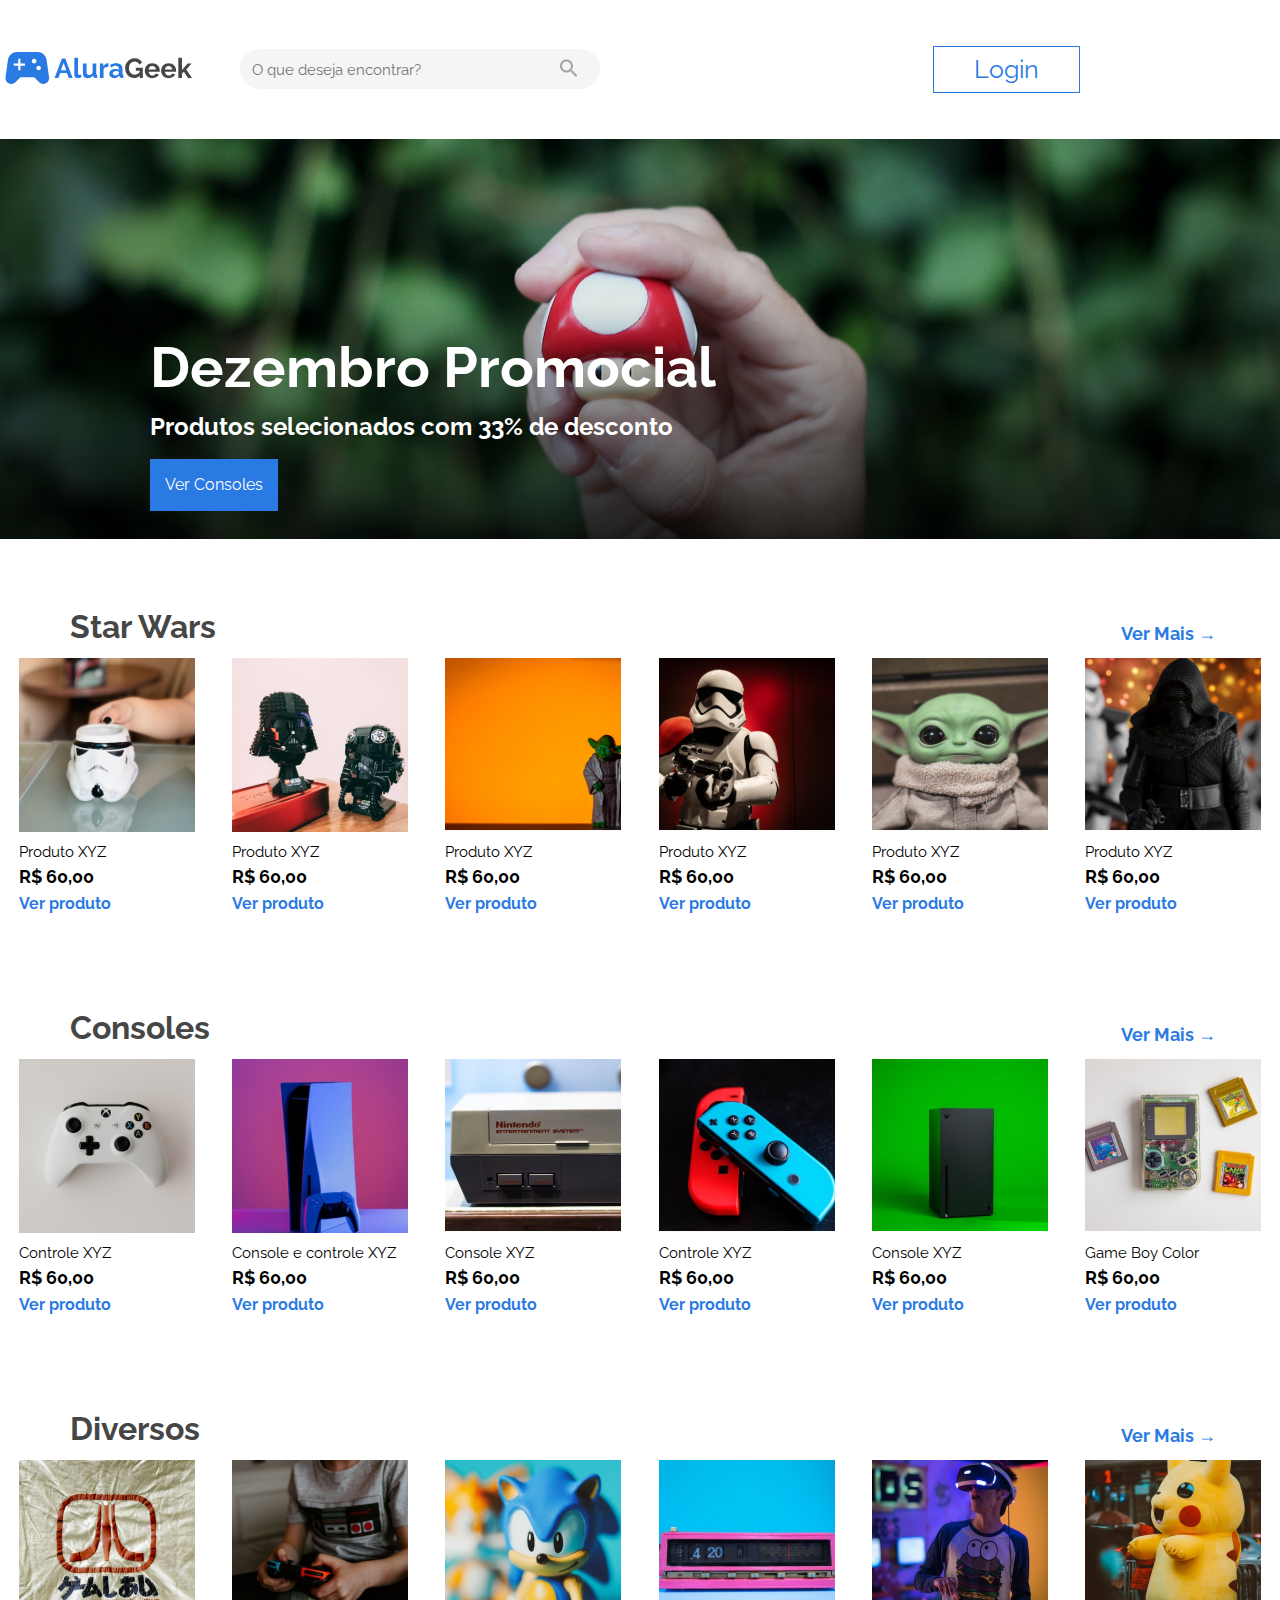
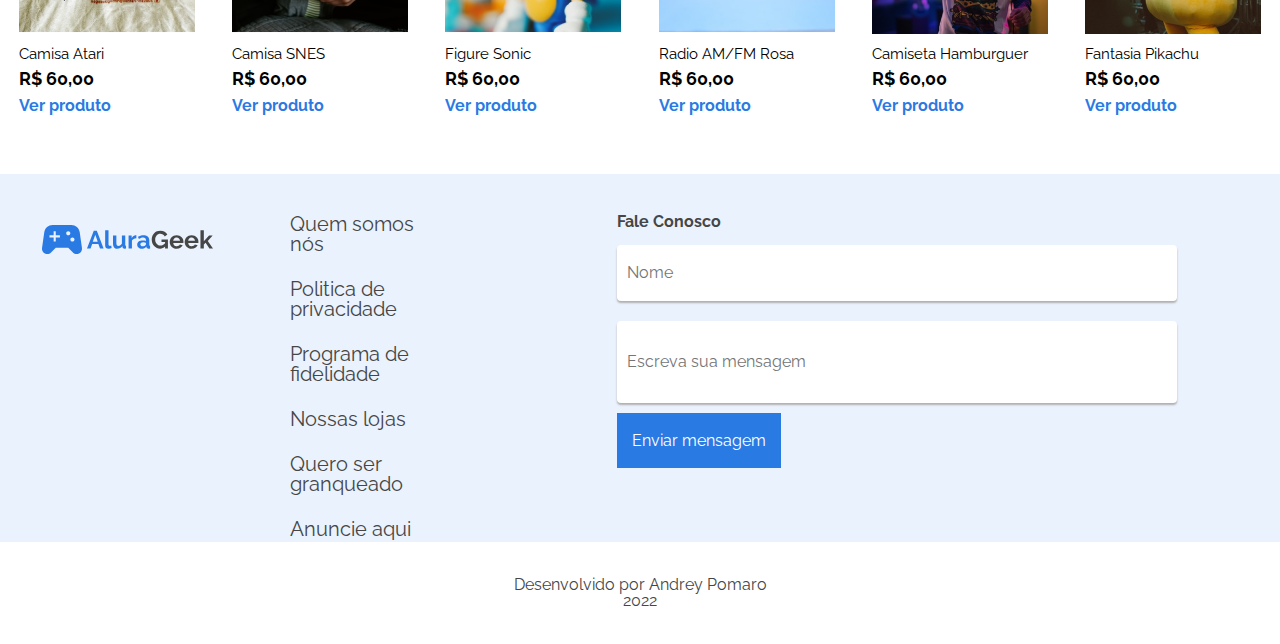
==== index.html @ b58630bd "atualizcao" ====
<!DOCTYPE html>
<html lang="pt-br">

<head>
  <meta charset="UTF-8">
  <meta http-equiv="X-UA-Compatible" content="IE=edge">
  <meta name="viewport" content="width=device-width, initial-scale=1.0">
  <title>AluraGeek</title>
  <link rel="stylesheet" href="./css/reset.css">
  <link rel="stylesheet" href="./css/index/header.css">
  <link rel="stylesheet" href="./css/index/main.css">
  <link rel="stylesheet" href="./css/index/produtos.css">
  <link rel="stylesheet" href="./css/index/footer.css">
  <link rel="stylesheet" href="./css/index/responsivo.css">
  <link
    href="https://fonts.googleapis.com/css2?family=Montserrat:wght@300;400;700&family=Open+Sans:wght@300;400;700&family=Raleway&display=swap"
    rel="stylesheet">
</head>

<body>

  <header class="header">
    <nav class="header-logo--pesquisa">
      <a href="./index.html"><img class="header-logo" src="./img/logo.svg" alt="Logo Alura Geek"></a>
      <div class="campo-pesquisa">
        <input type="search" name="pesquisa" id="input-pesquisa" placeholder="O que deseja encontrar?">
        <a href="#"><img src="./img/pesquisa.svg" alt="Pesquisar" id="icone-pesquisa"></a>
      </div>
    </nav>
    <nav class="botao">
      <a class="botao-login" href="./login.html">Login</a>
    </nav>
  </header>

  <main class="main">
    <section class="bloco-titulo">
      <h1 class="main-titulo">Dezembro Promocial</h1>
      <h2 class="main-subtitulo">Produtos selecionados com 33% de desconto</h2>
      <a class="main-botao" href="#">Ver Consoles</a>
    </section>

    <section>
      <div class="categoria">
        <h2 class="categoria-titulo">Star Wars</h2>
        <a href="#" class="categoria-verMais-link">
          <h2 class="categoria-verMais">Ver Mais &#8594</h2>
        </a>
      </div>

      <div class="produtos-categoria">
        <ul class="container-produtos">
          <li class="produto-item"><img src="./img/starwars_1.svg" alt="Star Wars">
            <h3 class="produto-titulo">Produto XYZ</h3>
            <h3 class="produto-preco">R$ 60,00</h3>
            <a class="produto-link" href="./produto.html">
              <h3 class="produto-link">Ver produto</h3>
            </a>
          </li>
        </ul>

        <ul class="container-produtos">
          <li class="produto-item"><img src="./img/starwars_2.svg" alt="Star Wars">
            <h3 class="produto-titulo">Produto XYZ</h3>
            <h3 class="produto-preco">R$ 60,00</h3>
            <a class="produto-link" href="#">
              <h3 class="produto-link">Ver produto</h3>
            </a>
          </li>
        </ul>

        <ul class="container-produtos">
          <li class="produto-item"><img src="./img/starwars_3.svg" alt="Star Wars">
            <h3 class="produto-titulo">Produto XYZ</h3>
            <h3 class="produto-preco">R$ 60,00</h3>
            <a class="produto-link" href="#">
              <h3 class="produto-link">Ver produto</h3>
            </a>
          </li>
        </ul>

        <ul class="container-produtos">
          <li class="produto-item"><img src="./img/starwars_4.svg" alt="Star Wars">
            <h3 class="produto-titulo">Produto XYZ</h3>
            <h3 class="produto-preco">R$ 60,00</h3>
            <a class="produto-link" href="#">
              <h3 class="produto-link">Ver produto</h3>
            </a>
          </li>
        </ul>

        <ul class="container-produtos">
          <li class="produto-item"><img src="./img/starwars_5.svg" alt="Star Wars">
            <h3 class="produto-titulo">Produto XYZ</h3>
            <h3 class="produto-preco">R$ 60,00</h3>
            <a class="produto-link" href="#">
              <h3 class="produto-link">Ver produto</h3>
            </a>
          </li>
        </ul>

        <ul class="container-produtos">
          <li class="produto-item"><img src="./img/starwars_6.svg" alt="Star Wars">
            <h3 class="produto-titulo">Produto XYZ</h3>
            <h3 class="produto-preco">R$ 60,00</h3>
            <a class="produto-link" href="#">
              <h3 class="produto-link">Ver produto</h3>
            </a>
          </li>
        </ul>
      </div>

      <div class="categoria">
        <h2 class="categoria-titulo">Consoles</h2>
        <a href="#" class="categoria-verMais-link">
          <h2 class="categoria-verMais">Ver Mais &#8594</h2>
        </a>
      </div>

      <div class="produtos-categoria">
        <ul class="container-produtos">
          <li class="produto-item"><img src="./img/console_1.svg" alt="Controle XYZ">
            <h3 class="produto-titulo">Controle XYZ</h3>
            <h3 class="produto-preco">R$ 60,00</h3>
            <a class="produto-link" href="#">
              <h3 class="produto-link">Ver produto</h3>
            </a>
          </li>
        </ul>

        <ul class="container-produtos">
          <li class="produto-item"><img src="./img/console_2.svg" alt="Console e controle XYZ">
            <h3 class="produto-titulo">Console e controle XYZ</h3>
            <h3 class="produto-preco">R$ 60,00</h3>
            <a class="produto-link" href="#">
              <h3 class="produto-link">Ver produto</h3>
            </a>
          </li>
        </ul>

        <ul class="container-produtos">
          <li class="produto-item"><img src="./img/console_3.svg" alt="Console XYZ">
            <h3 class="produto-titulo">Console XYZ</h3>
            <h3 class="produto-preco">R$ 60,00</h3>
            <a class="produto-link" href="#">
              <h3 class="produto-link">Ver produto</h3>
            </a>
          </li>
        </ul>

        <ul class="container-produtos">
          <li class="produto-item"><img src="./img/console_4.svg" alt="Controle XYZ">
            <h3 class="produto-titulo">Controle XYZ</h3>
            <h3 class="produto-preco">R$ 60,00</h3>
            <a class="produto-link" href="#">
              <h3 class="produto-link">Ver produto</h3>
            </a>
          </li>
        </ul>

        <ul class="container-produtos">
          <li class="produto-item"><img src="./img/console_5.svg" alt="Console XYZ">
            <h3 class="produto-titulo">Console XYZ</h3>
            <h3 class="produto-preco">R$ 60,00</h3>
            <a class="produto-link" href="#">
              <h3 class="produto-link">Ver produto</h3>
            </a>
          </li>
        </ul>

        <ul class="container-produtos">
          <li class="produto-item"><img src="./img/console_6.svg" alt="Game Boy Color">
            <h3 class="produto-titulo">Game Boy Color</h3>
            <h3 class="produto-preco">R$ 60,00</h3>
            <a class="produto-link" href="#">
              <h3 class="produto-link">Ver produto</h3>
            </a>
          </li>
        </ul>
      </div>

      <div class="categoria">
        <h2 class="categoria-titulo">Diversos</h2>
        <a href="#" class="categoria-verMais-link">
          <h2 class="categoria-verMais">Ver Mais &#8594</h2>
        </a>
      </div>

      <div class="produtos-categoria">
        <ul class="container-produtos">
          <li class="produto-item"><img src="./img/diversos_1.svg" alt="Camisa Atari">
            <h3 class="produto-titulo">Camisa Atari</h3>
            <h3 class="produto-preco">R$ 60,00</h3>
            <a class="produto-link" href="#">
              <h3 class="produto-link">Ver produto</h3>
            </a>
          </li>
        </ul>

        <ul class="container-produtos">
          <li class="produto-item"><img src="./img/diversos_2.svg" alt="Camisa SNES">
            <h3 class="produto-titulo">Camisa SNES</h3>
            <h3 class="produto-preco">R$ 60,00</h3>
            <a class="produto-link" href="#">
              <h3 class="produto-link">Ver produto</h3>
            </a>
          </li>
        </ul>

        <ul class="container-produtos">
          <li class="produto-item"><img src="./img/diversos_3.svg" alt="Figure Sonic">
            <h3 class="produto-titulo">Figure Sonic</h3>
            <h3 class="produto-preco">R$ 60,00</h3>
            <a class="produto-link" href="#">
              <h3 class="produto-link">Ver produto</h3>
            </a>
          </li>
        </ul>

        <ul class="container-produtos">
          <li class="produto-item"><img src="./img/diversos_4.svg" alt="Radio AM/FM Rosa">
            <h3 class="produto-titulo">Radio AM/FM Rosa</h3>
            <h3 class="produto-preco">R$ 60,00</h3>
            <a class="produto-link" href="#">
              <h3 class="produto-link">Ver produto</h3>
            </a>
          </li>
        </ul>

        <ul class="container-produtos">
          <li class="produto-item"><img src="./img/diversos_5.svg" alt="Camiseta Hamburguer">
            <h3 class="produto-titulo">Camiseta Hamburguer</h3>
            <h3 class="produto-preco">R$ 60,00</h3>
            <a class="produto-link" href="#">
              <h3 class="produto-link">Ver produto</h3>
            </a>
          </li>
        </ul>

        <ul class="container-produtos">
          <li class="produto-item"><img src="./img/diversos_6.svg" alt="Fantasia Pikachu">
            <h3 class="produto-titulo">Fantasia Pikachu</h3>
            <h3 class="produto-preco">R$ 60,00</h3>
            <a class="produto-link" href="#">
              <h3 class="produto-link">Ver produto</h3>
            </a>
          </li>
        </ul>
      </div>
    </section>



    <footer>
      <section class="footer">
        <div class="footer-logo">
          <a href="./index.html"><img class="footer-logo-img" src="./img/logo.svg" alt="Logo"></a>
        </div>

        <div class="footer-lista">
          <ul class="lista-links">
            <a href="#">
              <li class="lista-links-li">Quem somos nós</li>
            </a>
            <a href="#">
              <li class="lista-links-li">Politica de privacidade</li>
            </a>
            <a href="#">
              <li class="lista-links-li">Programa de fidelidade</li>
            </a>
            <a href="#">
              <li class="lista-links-li">Nossas lojas</li>
            </a>
            <a href="#">
              <li class="lista-links-li">Quero ser granqueado</li>
            </a>
            <a href="#">
              <li class="lista-links-li">Anuncie aqui</li>
            </a>
          </ul>
        </div>

        <div">
          <form class="form-contato">
            <p class="form-titulo">Fale Conosco</p>
            <div class="form-faleConosco">
              <input type="text" required id="form-nome" placeholder="Nome">
              <input type="text" required id="form-mensagem" placeholder="Escreva sua mensagem">
              <div id="form-botao">
                <a class="main-botao" href="#">Enviar mensagem</a>
              </div>
            </div>
          </form>
          </div>
      </section>

      <section class="rodape">
        <p>Desenvolvido por Andrey Pomaro</p>
        <p>2022</p>
      </section>
    </footer>

  </main>

</body>

</html>
---- css/index/header.css ----
.header {
  display: flex;
  flex-direction: row;
  align-items: center;
  padding: 0px;  
  margin-top: 40px;
}

.header-logo {
  width: 12em;
}

.header-logo--pesquisa{
  display: flex;
  justify-content: center;
  align-items: center;
  width: 50%;
}

.campo-pesquisa {
  background-color:#f5f5f5;
  border:none 1px;
  border-radius:20px;
  width: 360px;
  height: 40px;
  margin-left: 3em;
}

#input-pesquisa{
  float:left;
  background-color:transparent;
  font-family: 'Raleway', sans-serif;
  font-weight: 400;
  font-size: 15px;
  font-style:normal;
  margin-top: 5px;
  margin-left: 10px;
  border:none;
  height:32px;
  width:260px;
}

#icone-pesquisa {
  margin-left: 50px;  
  margin-top: 10px;
}

.botao {
  display: flex;
  justify-content: flex-end;
  width: 50%;
  margin-right: 200px;
}

.botao-login{
  color:#2A7AE4;
  text-decoration: none;
  font-family: 'Raleway', sans-serif;
  font-weight: 400;
  font-size: 25px;
  border: solid 1px #2A7AE4;
  padding: 10px 40px 10px 40px;
  
}

body {
  font-family: 'Raleway', sans-serif;
}
---- css/index/main.css ----
.main {
  background-image: linear-gradient(180deg, rgba(0,0,0,0.1) 41.15%, rgba(0,0,0,0.8) 100%), url(../../img/background.jpg);
  position: static;
  width: 100%;
  height: 400px;
  margin-top: 40px;
  background-position: center;
  background-size:cover;
}

.bloco-titulo {
  width: 50%;
  display: flex;
  flex-direction: column;
  align-items: flex-start;
  margin-left: 150px;
  padding-top: 190px;
}

.main-titulo {
  color: white;  
  font-size: 3.5em;
  margin-top: 10px;
  font-weight: bold;
}

.main-subtitulo {
  color: white;   
  font-size: 1.5em;
  margin-top: 20px;
  font-weight: bold;
}

.main-botao {
  text-decoration: none;
  color: white;
  background: #2A7AE4;
  padding: 18px 15px;
  margin-top: 20px;
}

.main {
  font-family: 'Raleway', sans-serif;
}
---- css/index/produtos.css ----
.categoria {
  margin-top: 100px;
  display: flex;
  align-items: center;
  justify-content: space-between;
  width: 95%;
}

.categoria-titulo {
  color: #464646;
  font-size: 2em;
  margin-left: 70px;
  font-weight: bold;
  margin-bottom: 15px;
}

.categoria-verMais {
  color: #2A7AE4;
  font-size: 18px; 
  font-weight: bold; 
}

.categoria-verMais-link {
  text-decoration: none;
}

.container-produtos {
  display: flex;
  justify-content: space-around;
  list-style: none;
  width: 100%;
}

.produtos-categoria{
  display: flex;
  justify-content: space-around;
  list-style: none;
  width: 100%;
}

.produto-titulo{
font-size: 15px;
font-weight: 500, medium;
margin-top: 10px;
}

.produto-preco{
font-size: 18px;
font-weight: 700;
margin-top: 8px;
}

.produto-link{
text-decoration: none;
color: #2A7AE4;
margin-top: 10px;
font-weight: bold;
}
---- css/index/footer.css ----
.footer {
  background: #EAF2FD;
  display: flex;
  margin-top: 60px;
  height: 368px;
}

.footer-logo {
  width: 30%;
  display: flex;
  justify-content: center;
  margin-top: 60px;
}

.footer-lista{
  width: 20%;
}

.lista-links {
  color: #464646;
  font-size: 20px;
  margin-top: 60px;
}

.lista-links-li {
  margin-bottom: 25px;
}

.form-contato{
  width: 30%;
  flex-direction: column;
  margin-top: 60px;
}

.form-titulo{
  color: #464646;
  font-weight: bold;
}

.form-faleConosco {
  margin-top: 15px;
}

#form-nome {
  width: 560px;
  height: 56px;
  margin-bottom: 20px;
  padding: 10px 10px;
  box-shadow: 0px 2px 2px #b1afaf;
  border-radius: 4px; 
}

#form-mensagem {
  width: 560px;
  height: 82px;
  margin-bottom: 20px;
  padding: 10px 10px;
  box-shadow: 0px 2px 2px #b1afaf;
  border-radius: 4px;
}

#form-botao {
  margin-top: 10px;
}

.rodape {
  width: 100%;
  height: 102px;
  display: flex;
  flex-direction: column;
  justify-content: center;
  align-items: center;
  color: #464646;
}
---- css/index/responsivo.css ----
@media (max-width: 1440px) {
  .footer-logo {
    margin-top: 40px;
  }
  
  .lista-links {
    margin-top: 40px;
    margin-left: 40px;
  }
  
  .form-contato{  
    margin-top: 40px;  
    margin-left: 200px;
  }
}

@media (max-width: 1024px) {
  .header-logo--pesquisa {
    width: auto;
    margin-left: 50px;
  }
  .campo-pesquisa{
    display: flex;
  }

  .botao{
    margin-right: 50px;
  }

  .bloco-titulo{
    margin-left: 50px;
    padding-top: 150px;
    width: 100%;
  }

  .categoria-titulo {
    margin-left: 40px;
  }

  .container-produtos:nth-child(5){
    display: none;
  }

  .container-produtos:nth-child(4){
    display: none;
  }

  #form-nome {
    width: 350px;
  }
  #form-mensagem {
    width: 350px;
  }
}

@media (max-width: 768px) {
  .header-logo--pesquisa {
    width: auto;
    margin-left: 40px;
  }

  .campo-pesquisa {
    width: 280px;
    margin-left: 10px;
    display: flex;
  }

  #icone-pesquisa {
    margin-right: 10px;
  }

  .botao{
    margin-right: 30px;
  }

  .bloco-titulo{
    margin-left: 30px;
    padding-top: 180px;
    width: 100%;
  }  

  .categoria-titulo {
    margin-left: 20px;
  }

  .footer{
    display: flex;
    flex-direction: column;
    justify-content: center;
    height:auto;
    width: 100%;
    padding-bottom: 40px;
  }
  .footer-logo{
    width: 100%;
  }

  .footer-lista {
    width: 100%;
    text-align: center;
  }
  .form-contato{
    margin-top: -10px;
  }
}

@media (max-width: 320px) {
  .header{
    display: flex;
    flex-wrap:wrap;
    flex-direction: column;
    justify-content: center;
    width: 310px;
  }

  .header-logo--pesquisa{
    display: block;
    margin-bottom: 20px;
    text-align: center;
  }
  .header-logo{
    margin-left: -30px;
  }

  .campo-pesquisa {
    margin-left: -40px;
  }

  .bloco-titulo{
    margin-left: 30px;
    padding-top: 80px;
    width: 100%;
  }  

  .main-botao{
    margin-bottom: 50px;
  }

  .categoria-titulo {
    margin-left: 18px;
  }

  .container-produtos:nth-child(5){
    display: none;
  }

  .container-produtos:nth-child(4){
    display: none;
  }
  .produtos-categoria{
    flex-wrap: wrap;
  }  
  .container-produtos {
    display: flex;
    width: 40%;
    flex-wrap: wrap;
  } 
  .produto-item{
    width: 100%;
    margin-bottom: 20px;
  }

  .categoria {
    margin-top: 30px;
  }

  .footer-lista {
    margin-left: -30px;
  }
  
  .form-contato{
    margin: 0 0 0 0;
    text-align: center;
  }
  .form-titulo{
    width: 300px;
  }

  #form-nome{
    width: 260px;
    margin-left: 30px;
  }

  #form-mensagem{
    width: 260px;
    margin-left: 30px;
  }

  #form-botao{
    width: 300px;
  }
}
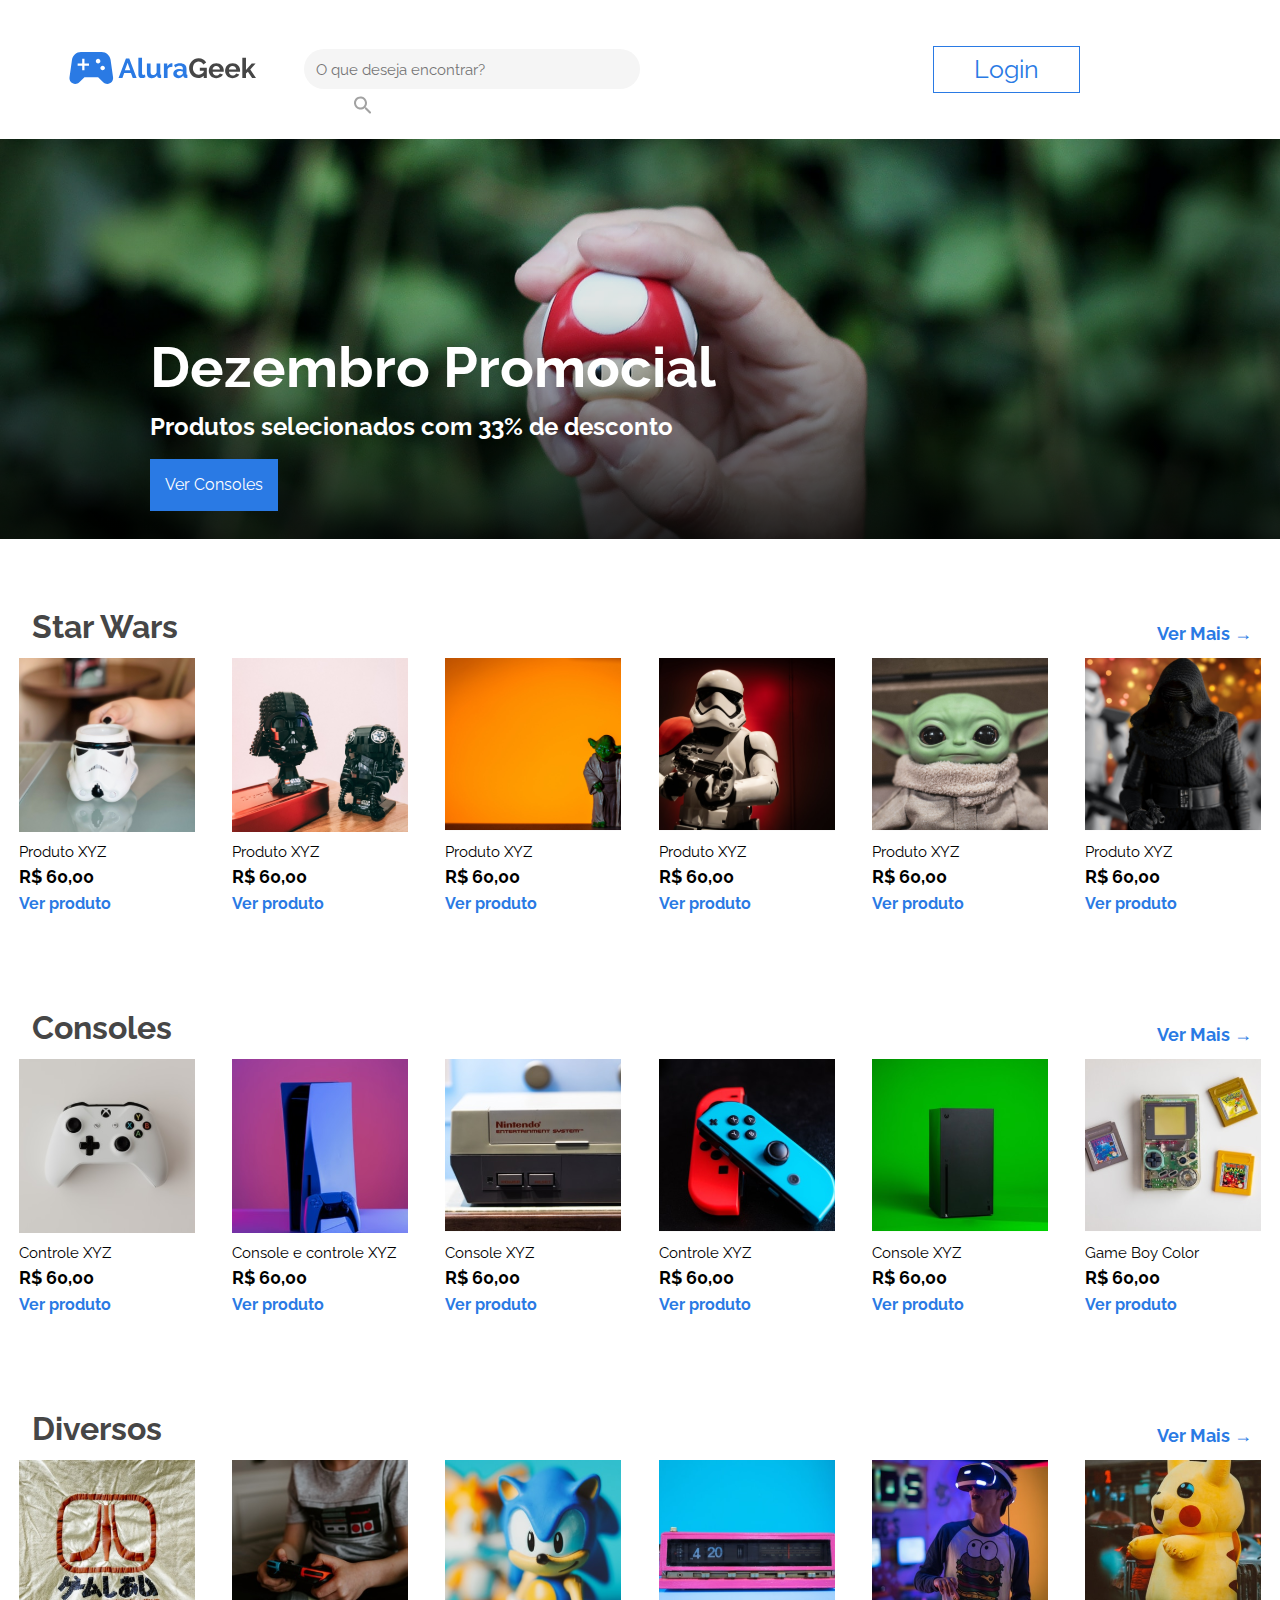
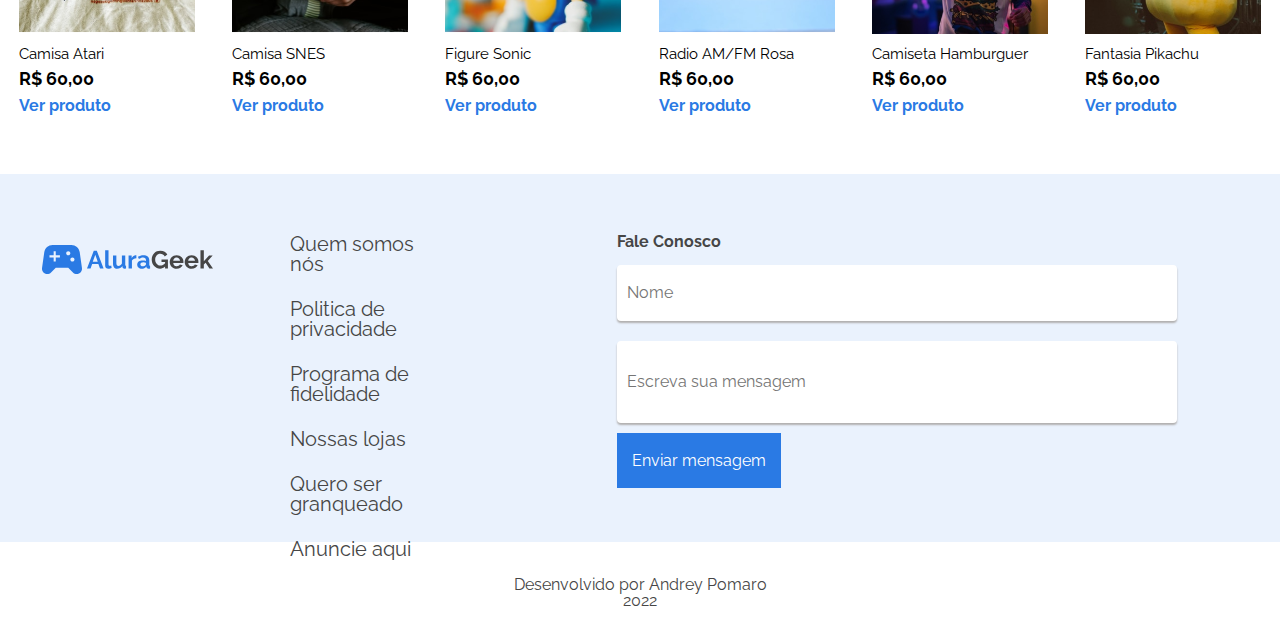
==== commit b1d448fe: "atualizacao" ====
--- a/index.html
+++ b/index.html
@@ -7,6 +7,8 @@
   <meta name="viewport" content="width=device-width, initial-scale=1.0">
   <title>AluraGeek</title>
   <link rel="stylesheet" href="./css/reset.css">
+  <link rel="stylesheet" href="./css/responsivo-header.css">
+  <link rel="stylesheet" href="./css/responsivo-footer.css">
   <link rel="stylesheet" href="./css/index/header.css">
   <link rel="stylesheet" href="./css/index/main.css">
   <link rel="stylesheet" href="./css/index/produtos.css">
--- a/css/responsivo-header.css
+++ b/css/responsivo-header.css
@@ -0,0 +1,62 @@
+@media (max-width: 1024px) {
+  .header-logo--pesquisa {
+    width: auto;
+    margin-left: 50px;
+  }
+
+  .campo-pesquisa{
+    display: flex;
+  }
+
+  .botao{
+    margin-right: 50px;
+  }
+}
+
+@media (max-width: 768px) {
+  .header-logo--pesquisa {
+    width: auto;
+    margin-left: 40px;
+  }
+
+  .campo-pesquisa {
+    width: 280px;
+    margin-left: 10px;
+    display: flex;
+  }
+
+  #icone-pesquisa {
+    margin-right: 10px;
+  }
+
+  .botao{
+    margin-right: 30px;
+  }
+}
+
+@media (max-width: 767px) {
+  .header{
+    display: flex;
+    flex-wrap:wrap;
+    flex-direction: column;
+    align-items: center;
+    justify-content: center;
+    margin-top: 10px;
+  }
+
+  .header-logo--pesquisa{
+    display: block;
+    margin-bottom: 20px;
+    margin-left: 0;
+    text-align: center;
+  }
+
+  .campo-pesquisa{
+    margin-left: 0;
+  }
+
+  .botao{
+    width: auto;
+    margin-right: 0;
+  }
+}--- a/css/responsivo-footer.css
+++ b/css/responsivo-footer.css
@@ -0,0 +1,88 @@
+@media (max-width: 1440px) {
+  .footer-logo {
+    margin-top: 40px;
+  }
+  .lista-links {
+    margin-top: 40px;
+    margin-left: 40px;
+  }
+  
+  .form-contato{  
+    margin-top: 40px;  
+    margin-left: 200px;
+  }
+}
+
+@media (max-width: 1024px) {
+  #form-nome {
+    width: 350px;
+  }
+  #form-mensagem {
+    width: 350px;
+  }
+  
+  .footer-logo{
+    margin-top: 0px;
+  }
+
+  .footer-lista{
+    width: 35%;
+  }
+
+  .lista-links {
+    margin-top: 15px;
+  }
+
+  .form-contato{
+    margin-left: 70px;
+  }
+}
+
+@media (max-width: 768px) {
+  .footer{
+    display: flex;
+    flex-direction: column;
+    justify-content: center;
+    height:auto;
+    width: 100%;
+    padding-bottom: 40px;
+  }
+  .footer-logo{
+    width: 100%;
+  }
+
+  .lista-links{
+    margin-left: 0;
+  }
+
+  .footer-lista {
+    width: 100%;
+    text-align: center;
+  }
+  .form-contato{
+    width: 100%;
+    margin-top: 10px;
+    margin-left: 0;
+  }
+
+  .form-titulo{
+    display: flex;
+    justify-content: center;
+  }
+
+  .form-faleConosco{
+    display: flex;
+    align-items: center;
+    flex-direction: column;
+  }
+}
+
+@media (max-width: 370px) {
+  #form-nome {
+    width: 85%;
+  }
+
+  #form-mensagem{
+    width: 85%;
+  }
+}--- a/css/index/header.css
+++ b/css/index/header.css
@@ -8,6 +8,7 @@
 
 .header-logo {
   width: 12em;
+  margin-left: 5vw;
 }
 
 .header-logo--pesquisa{
--- a/css/index/responsivo.css
+++ b/css/index/responsivo.css
@@ -1,31 +1,17 @@
 @media (max-width: 1440px) {
-  .footer-logo {
-    margin-top: 40px;
+  .categoria-titulo {
+    margin-left: 1em;
   }
   
-  .lista-links {
-    margin-top: 40px;
-    margin-left: 40px;
-  }
-  
-  .form-contato{  
-    margin-top: 40px;  
-    margin-left: 200px;
-  }
+  .categoria-verMais{
+    margin-right: -2em;
+  }  
 }
 
 @media (max-width: 1024px) {
-  .header-logo--pesquisa {
-    width: auto;
-    margin-left: 50px;
-  }
-  .campo-pesquisa{
-    display: flex;
-  }
-
-  .botao{
-    margin-right: 50px;
-  }
+  .categoria-verMais{
+    margin-right: 0;
+  } 
 
   .bloco-titulo{
     margin-left: 50px;
@@ -43,36 +29,10 @@
 
   .container-produtos:nth-child(4){
     display: none;
-  }
-
-  #form-nome {
-    width: 350px;
-  }
-  #form-mensagem {
-    width: 350px;
-  }
+  }  
 }
 
 @media (max-width: 768px) {
-  .header-logo--pesquisa {
-    width: auto;
-    margin-left: 40px;
-  }
-
-  .campo-pesquisa {
-    width: 280px;
-    margin-left: 10px;
-    display: flex;
-  }
-
-  #icone-pesquisa {
-    margin-right: 10px;
-  }
-
-  .botao{
-    margin-right: 30px;
-  }
-
   .bloco-titulo{
     margin-left: 30px;
     padding-top: 180px;
@@ -81,63 +41,34 @@
 
   .categoria-titulo {
     margin-left: 20px;
-  }
-
-  .footer{
-    display: flex;
-    flex-direction: column;
-    justify-content: center;
-    height:auto;
-    width: 100%;
-    padding-bottom: 40px;
-  }
-  .footer-logo{
-    width: 100%;
-  }
-
-  .footer-lista {
-    width: 100%;
-    text-align: center;
-  }
-  .form-contato{
-    margin-top: -10px;
-  }
+  }  
 }
 
-@media (max-width: 320px) {
-  .header{
-    display: flex;
-    flex-wrap:wrap;
-    flex-direction: column;
-    justify-content: center;
-    width: 310px;
-  }
-
-  .header-logo--pesquisa{
-    display: block;
-    margin-bottom: 20px;
-    text-align: center;
-  }
-  .header-logo{
-    margin-left: -30px;
-  }
-
-  .campo-pesquisa {
-    margin-left: -40px;
-  }
-
+@media (max-width: 767px) {
   .bloco-titulo{
     margin-left: 30px;
     padding-top: 80px;
     width: 100%;
-  }  
+  }   
+
+  .main-titulo{
+    font-size: 8vw;
+  }
+
+  .main-subtitulo{
+    font-size: 5vw;
+  }
 
   .main-botao{
     margin-bottom: 50px;
   }
 
+  .categoria {
+    margin-top: 40vw;
+  }
+  
   .categoria-titulo {
-    margin-left: 18px;
+    margin-left: 5vw;
   }
 
   .container-produtos:nth-child(5){
@@ -158,35 +89,5 @@
   .produto-item{
     width: 100%;
     margin-bottom: 20px;
-  }
-
-  .categoria {
-    margin-top: 30px;
-  }
-
-  .footer-lista {
-    margin-left: -30px;
-  }
-  
-  .form-contato{
-    margin: 0 0 0 0;
-    text-align: center;
-  }
-  .form-titulo{
-    width: 300px;
-  }
-
-  #form-nome{
-    width: 260px;
-    margin-left: 30px;
-  }
-
-  #form-mensagem{
-    width: 260px;
-    margin-left: 30px;
-  }
-
-  #form-botao{
-    width: 300px;
-  }
+  }  
 }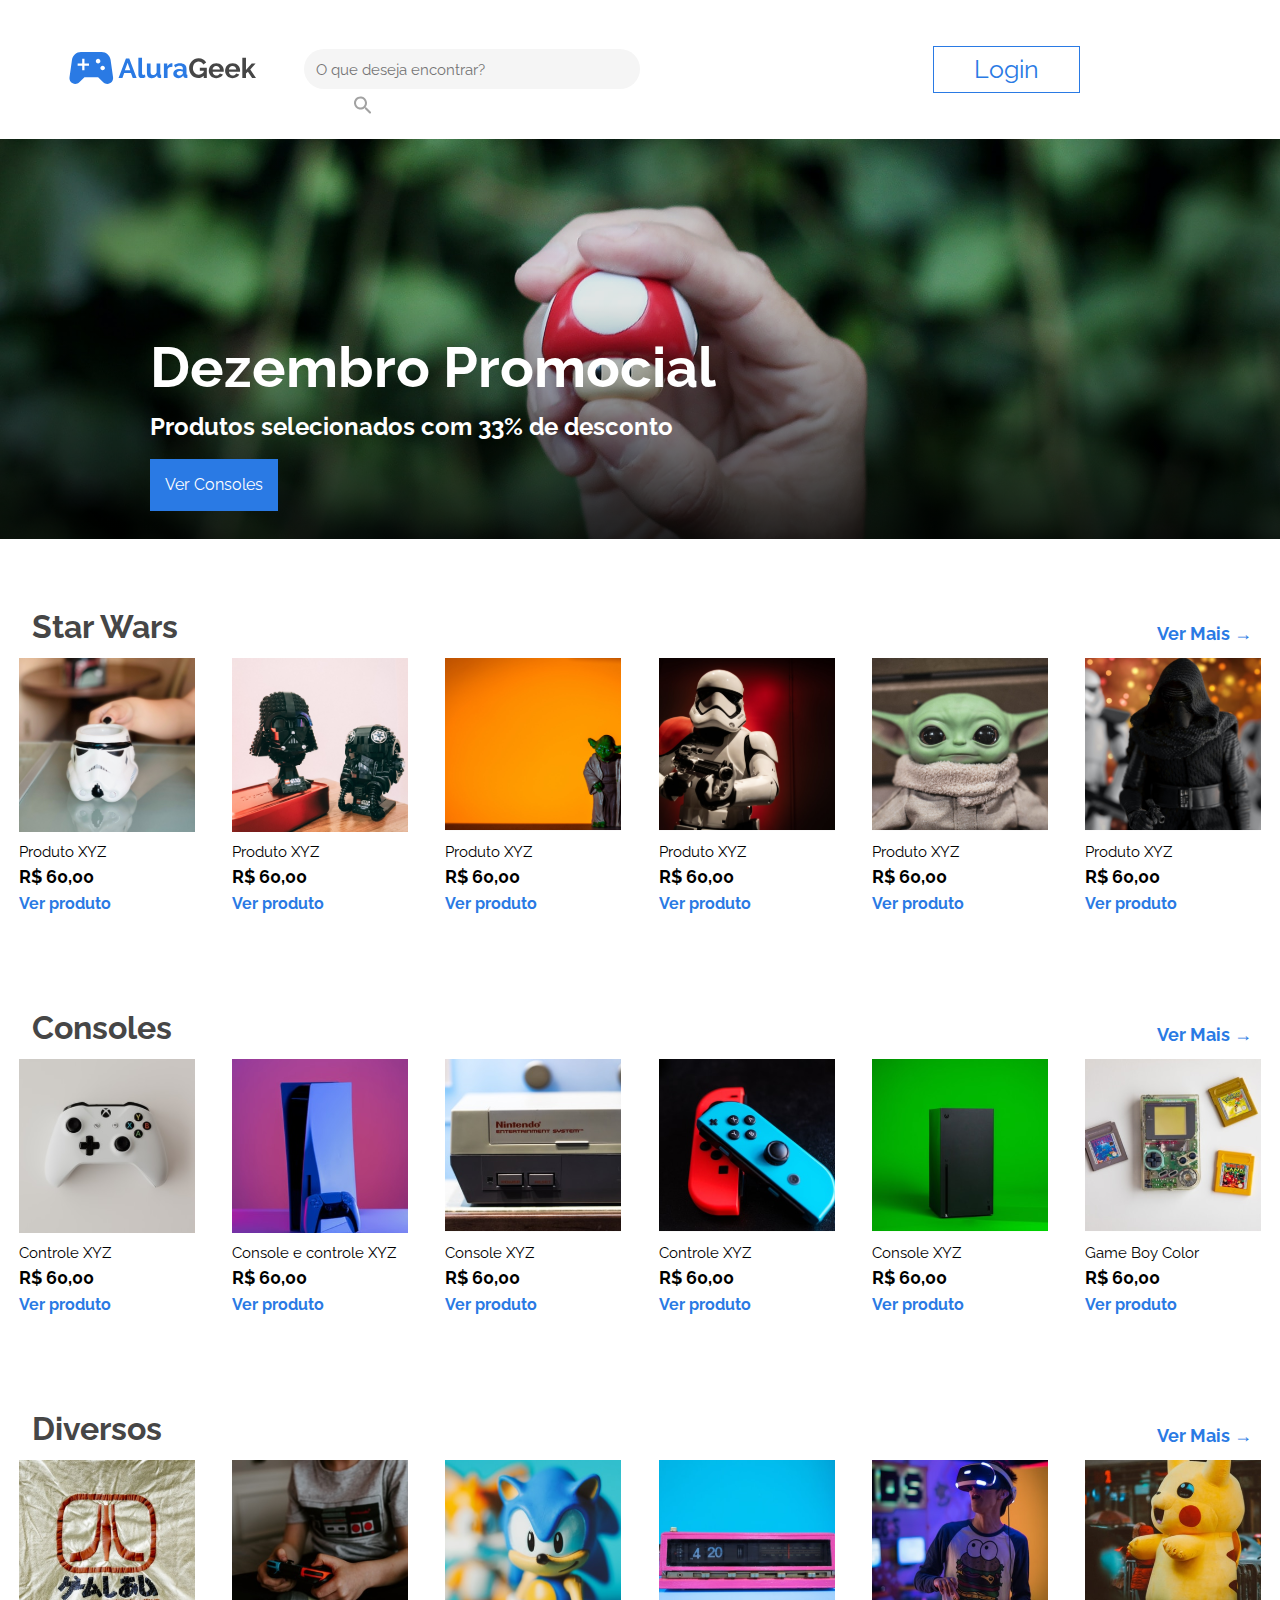
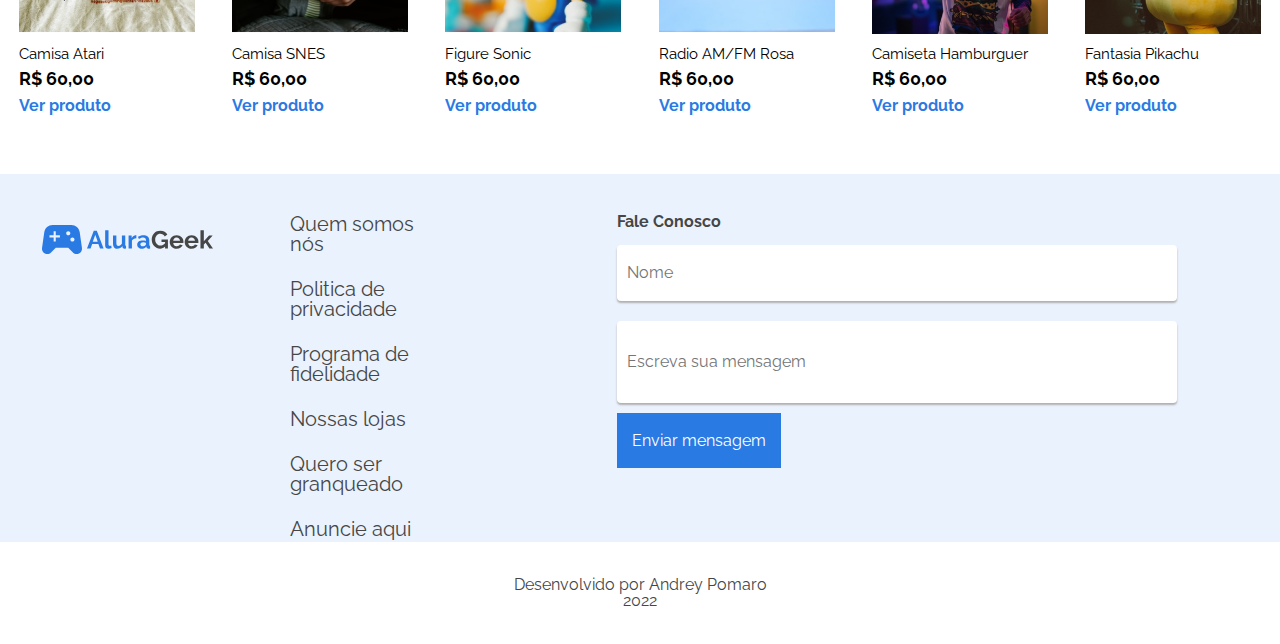
==== commit e132b661: "atualizacao" ====
--- a/index.html
+++ b/index.html
@@ -7,13 +7,13 @@
   <meta name="viewport" content="width=device-width, initial-scale=1.0">
   <title>AluraGeek</title>
   <link rel="stylesheet" href="./css/reset.css">
-  <link rel="stylesheet" href="./css/responsivo-header.css">
-  <link rel="stylesheet" href="./css/responsivo-footer.css">
   <link rel="stylesheet" href="./css/index/header.css">
   <link rel="stylesheet" href="./css/index/main.css">
   <link rel="stylesheet" href="./css/index/produtos.css">
   <link rel="stylesheet" href="./css/index/footer.css">
   <link rel="stylesheet" href="./css/index/responsivo.css">
+  <link rel="stylesheet" href="./css/responsivo-header.css">
+  <link rel="stylesheet" href="./css/responsivo-footer.css">
   <link
     href="https://fonts.googleapis.com/css2?family=Montserrat:wght@300;400;700&family=Open+Sans:wght@300;400;700&family=Raleway&display=swap"
     rel="stylesheet">
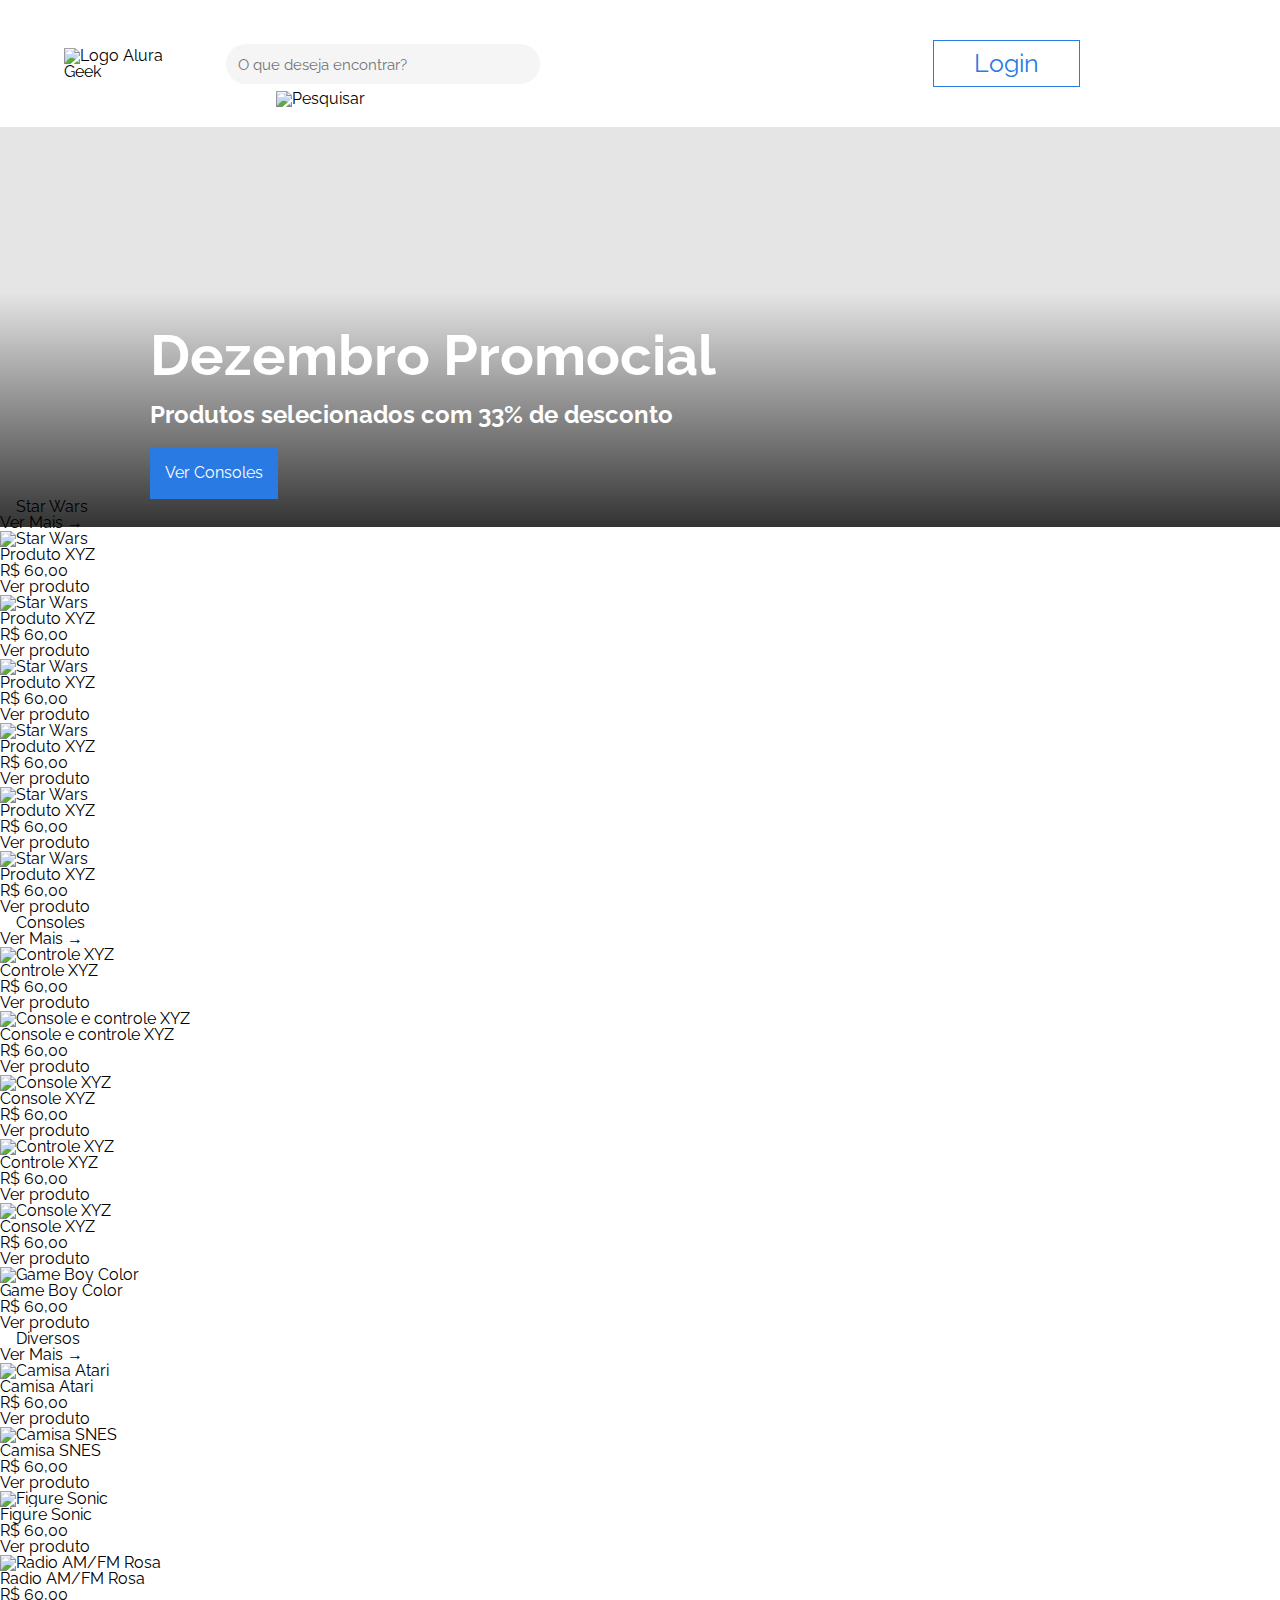
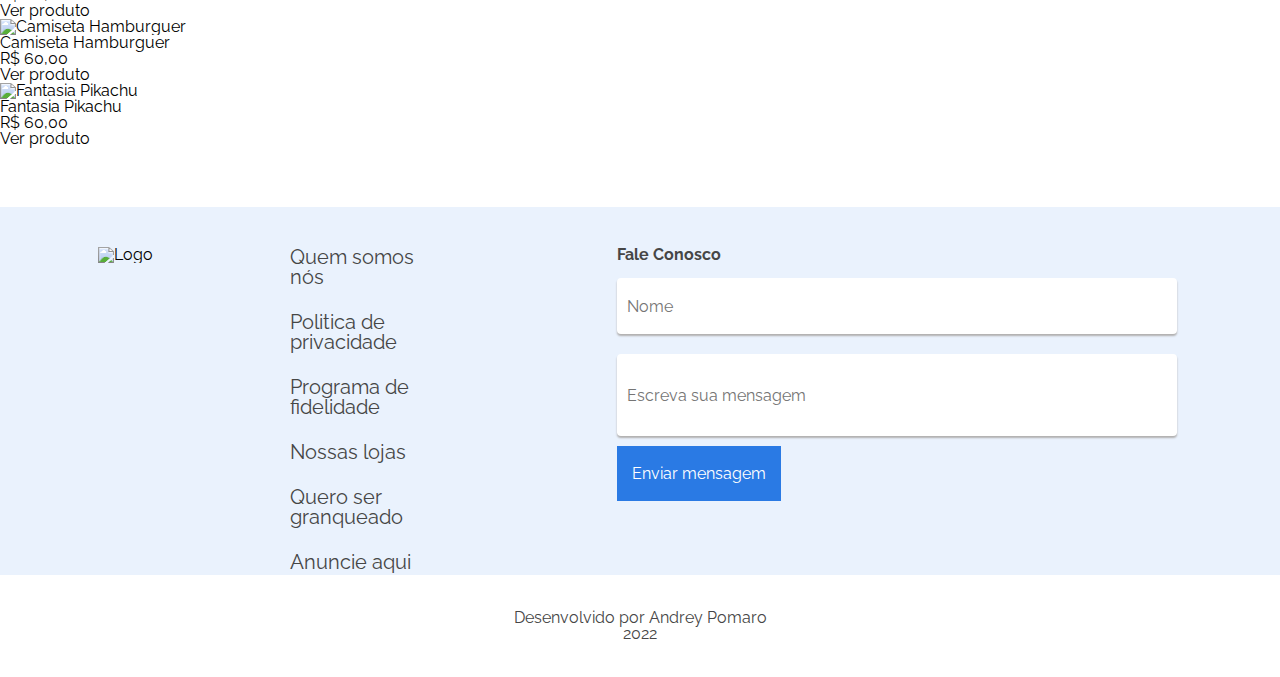
==== commit b04178f1: "arrumando pastas" ====
--- a/index.html
+++ b/index.html
@@ -6,14 +6,14 @@
   <meta http-equiv="X-UA-Compatible" content="IE=edge">
   <meta name="viewport" content="width=device-width, initial-scale=1.0">
   <title>AluraGeek</title>
-  <link rel="stylesheet" href="./css/reset.css">
-  <link rel="stylesheet" href="./css/index/header.css">
-  <link rel="stylesheet" href="./css/index/main.css">
-  <link rel="stylesheet" href="./css/index/produtos.css">
-  <link rel="stylesheet" href="./css/index/footer.css">
-  <link rel="stylesheet" href="./css/index/responsivo.css">
-  <link rel="stylesheet" href="./css/responsivo-header.css">
-  <link rel="stylesheet" href="./css/responsivo-footer.css">
+  <link rel="stylesheet" href="./assets/css/reset.css">
+  <link rel="stylesheet" href="./assets/css/index/header.css">
+  <link rel="stylesheet" href="./assets/css/index/main.css">
+  <link rel="stylesheet" href="./assets/assets/css/index/produtos.css">
+  <link rel="stylesheet" href="./assets/css/index/footer.css">
+  <link rel="stylesheet" href="./assets/css/index/responsivo.css">
+  <link rel="stylesheet" href="./assets/css/responsivo-header.css">
+  <link rel="stylesheet" href="./assets/css/responsivo-footer.css">
   <link
     href="https://fonts.googleapis.com/css2?family=Montserrat:wght@300;400;700&family=Open+Sans:wght@300;400;700&family=Raleway&display=swap"
     rel="stylesheet">
@@ -23,10 +23,10 @@
 
   <header class="header">
     <nav class="header-logo--pesquisa">
-      <a href="./index.html"><img class="header-logo" src="./img/logo.svg" alt="Logo Alura Geek"></a>
+      <a href="./index.html"><img class="header-logo" src="./assets/img/logo.svg" alt="Logo Alura Geek"></a>
       <div class="campo-pesquisa">
         <input type="search" name="pesquisa" id="input-pesquisa" placeholder="O que deseja encontrar?">
-        <a href="#"><img src="./img/pesquisa.svg" alt="Pesquisar" id="icone-pesquisa"></a>
+        <a href="#"><img src="./assets/img/pesquisa.svg" alt="Pesquisar" id="icone-pesquisa"></a>
       </div>
     </nav>
     <nav class="botao">
@@ -51,7 +51,7 @@
 
       <div class="produtos-categoria">
         <ul class="container-produtos">
-          <li class="produto-item"><img src="./img/starwars_1.svg" alt="Star Wars">
+          <li class="produto-item"><img src="./assets/img/starwars_1.svg" alt="Star Wars">
             <h3 class="produto-titulo">Produto XYZ</h3>
             <h3 class="produto-preco">R$ 60,00</h3>
             <a class="produto-link" href="./produto.html">
@@ -61,47 +61,47 @@
         </ul>
 
         <ul class="container-produtos">
-          <li class="produto-item"><img src="./img/starwars_2.svg" alt="Star Wars">
-            <h3 class="produto-titulo">Produto XYZ</h3>
-            <h3 class="produto-preco">R$ 60,00</h3>
-            <a class="produto-link" href="#">
-              <h3 class="produto-link">Ver produto</h3>
-            </a>
-          </li>
-        </ul>
-
-        <ul class="container-produtos">
-          <li class="produto-item"><img src="./img/starwars_3.svg" alt="Star Wars">
-            <h3 class="produto-titulo">Produto XYZ</h3>
-            <h3 class="produto-preco">R$ 60,00</h3>
-            <a class="produto-link" href="#">
-              <h3 class="produto-link">Ver produto</h3>
-            </a>
-          </li>
-        </ul>
-
-        <ul class="container-produtos">
-          <li class="produto-item"><img src="./img/starwars_4.svg" alt="Star Wars">
-            <h3 class="produto-titulo">Produto XYZ</h3>
-            <h3 class="produto-preco">R$ 60,00</h3>
-            <a class="produto-link" href="#">
-              <h3 class="produto-link">Ver produto</h3>
-            </a>
-          </li>
-        </ul>
-
-        <ul class="container-produtos">
-          <li class="produto-item"><img src="./img/starwars_5.svg" alt="Star Wars">
-            <h3 class="produto-titulo">Produto XYZ</h3>
-            <h3 class="produto-preco">R$ 60,00</h3>
-            <a class="produto-link" href="#">
-              <h3 class="produto-link">Ver produto</h3>
-            </a>
-          </li>
-        </ul>
-
-        <ul class="container-produtos">
-          <li class="produto-item"><img src="./img/starwars_6.svg" alt="Star Wars">
+          <li class="produto-item"><img src="./assets/img/starwars_2.svg" alt="Star Wars">
+            <h3 class="produto-titulo">Produto XYZ</h3>
+            <h3 class="produto-preco">R$ 60,00</h3>
+            <a class="produto-link" href="#">
+              <h3 class="produto-link">Ver produto</h3>
+            </a>
+          </li>
+        </ul>
+
+        <ul class="container-produtos">
+          <li class="produto-item"><img src="./assets/img/starwars_3.svg" alt="Star Wars">
+            <h3 class="produto-titulo">Produto XYZ</h3>
+            <h3 class="produto-preco">R$ 60,00</h3>
+            <a class="produto-link" href="#">
+              <h3 class="produto-link">Ver produto</h3>
+            </a>
+          </li>
+        </ul>
+
+        <ul class="container-produtos">
+          <li class="produto-item"><img src="./assets/img/starwars_4.svg" alt="Star Wars">
+            <h3 class="produto-titulo">Produto XYZ</h3>
+            <h3 class="produto-preco">R$ 60,00</h3>
+            <a class="produto-link" href="#">
+              <h3 class="produto-link">Ver produto</h3>
+            </a>
+          </li>
+        </ul>
+
+        <ul class="container-produtos">
+          <li class="produto-item"><img src="./assets/img/starwars_5.svg" alt="Star Wars">
+            <h3 class="produto-titulo">Produto XYZ</h3>
+            <h3 class="produto-preco">R$ 60,00</h3>
+            <a class="produto-link" href="#">
+              <h3 class="produto-link">Ver produto</h3>
+            </a>
+          </li>
+        </ul>
+
+        <ul class="container-produtos">
+          <li class="produto-item"><img src="./assets/img/starwars_6.svg" alt="Star Wars">
             <h3 class="produto-titulo">Produto XYZ</h3>
             <h3 class="produto-preco">R$ 60,00</h3>
             <a class="produto-link" href="#">
@@ -120,7 +120,7 @@
 
       <div class="produtos-categoria">
         <ul class="container-produtos">
-          <li class="produto-item"><img src="./img/console_1.svg" alt="Controle XYZ">
+          <li class="produto-item"><img src="./assets/img/console_1.svg" alt="Controle XYZ">
             <h3 class="produto-titulo">Controle XYZ</h3>
             <h3 class="produto-preco">R$ 60,00</h3>
             <a class="produto-link" href="#">
@@ -130,7 +130,7 @@
         </ul>
 
         <ul class="container-produtos">
-          <li class="produto-item"><img src="./img/console_2.svg" alt="Console e controle XYZ">
+          <li class="produto-item"><img src="./assets/img/console_2.svg" alt="Console e controle XYZ">
             <h3 class="produto-titulo">Console e controle XYZ</h3>
             <h3 class="produto-preco">R$ 60,00</h3>
             <a class="produto-link" href="#">
@@ -140,7 +140,7 @@
         </ul>
 
         <ul class="container-produtos">
-          <li class="produto-item"><img src="./img/console_3.svg" alt="Console XYZ">
+          <li class="produto-item"><img src="./assets/img/console_3.svg" alt="Console XYZ">
             <h3 class="produto-titulo">Console XYZ</h3>
             <h3 class="produto-preco">R$ 60,00</h3>
             <a class="produto-link" href="#">
@@ -150,7 +150,7 @@
         </ul>
 
         <ul class="container-produtos">
-          <li class="produto-item"><img src="./img/console_4.svg" alt="Controle XYZ">
+          <li class="produto-item"><img src="./assets/img/console_4.svg" alt="Controle XYZ">
             <h3 class="produto-titulo">Controle XYZ</h3>
             <h3 class="produto-preco">R$ 60,00</h3>
             <a class="produto-link" href="#">
@@ -160,7 +160,7 @@
         </ul>
 
         <ul class="container-produtos">
-          <li class="produto-item"><img src="./img/console_5.svg" alt="Console XYZ">
+          <li class="produto-item"><img src="./assets/img/console_5.svg" alt="Console XYZ">
             <h3 class="produto-titulo">Console XYZ</h3>
             <h3 class="produto-preco">R$ 60,00</h3>
             <a class="produto-link" href="#">
@@ -170,7 +170,7 @@
         </ul>
 
         <ul class="container-produtos">
-          <li class="produto-item"><img src="./img/console_6.svg" alt="Game Boy Color">
+          <li class="produto-item"><img src="./assets/img/console_6.svg" alt="Game Boy Color">
             <h3 class="produto-titulo">Game Boy Color</h3>
             <h3 class="produto-preco">R$ 60,00</h3>
             <a class="produto-link" href="#">
@@ -189,7 +189,7 @@
 
       <div class="produtos-categoria">
         <ul class="container-produtos">
-          <li class="produto-item"><img src="./img/diversos_1.svg" alt="Camisa Atari">
+          <li class="produto-item"><img src="./assets/img/diversos_1.svg" alt="Camisa Atari">
             <h3 class="produto-titulo">Camisa Atari</h3>
             <h3 class="produto-preco">R$ 60,00</h3>
             <a class="produto-link" href="#">
@@ -199,7 +199,7 @@
         </ul>
 
         <ul class="container-produtos">
-          <li class="produto-item"><img src="./img/diversos_2.svg" alt="Camisa SNES">
+          <li class="produto-item"><img src="./assets/img/diversos_2.svg" alt="Camisa SNES">
             <h3 class="produto-titulo">Camisa SNES</h3>
             <h3 class="produto-preco">R$ 60,00</h3>
             <a class="produto-link" href="#">
@@ -209,7 +209,7 @@
         </ul>
 
         <ul class="container-produtos">
-          <li class="produto-item"><img src="./img/diversos_3.svg" alt="Figure Sonic">
+          <li class="produto-item"><img src="./assets/img/diversos_3.svg" alt="Figure Sonic">
             <h3 class="produto-titulo">Figure Sonic</h3>
             <h3 class="produto-preco">R$ 60,00</h3>
             <a class="produto-link" href="#">
@@ -219,7 +219,7 @@
         </ul>
 
         <ul class="container-produtos">
-          <li class="produto-item"><img src="./img/diversos_4.svg" alt="Radio AM/FM Rosa">
+          <li class="produto-item"><img src="./assets/img/diversos_4.svg" alt="Radio AM/FM Rosa">
             <h3 class="produto-titulo">Radio AM/FM Rosa</h3>
             <h3 class="produto-preco">R$ 60,00</h3>
             <a class="produto-link" href="#">
@@ -229,7 +229,7 @@
         </ul>
 
         <ul class="container-produtos">
-          <li class="produto-item"><img src="./img/diversos_5.svg" alt="Camiseta Hamburguer">
+          <li class="produto-item"><img src="./assets/img/diversos_5.svg" alt="Camiseta Hamburguer">
             <h3 class="produto-titulo">Camiseta Hamburguer</h3>
             <h3 class="produto-preco">R$ 60,00</h3>
             <a class="produto-link" href="#">
@@ -239,7 +239,7 @@
         </ul>
 
         <ul class="container-produtos">
-          <li class="produto-item"><img src="./img/diversos_6.svg" alt="Fantasia Pikachu">
+          <li class="produto-item"><img src="./assets/img/diversos_6.svg" alt="Fantasia Pikachu">
             <h3 class="produto-titulo">Fantasia Pikachu</h3>
             <h3 class="produto-preco">R$ 60,00</h3>
             <a class="produto-link" href="#">
@@ -255,7 +255,7 @@
     <footer>
       <section class="footer">
         <div class="footer-logo">
-          <a href="./index.html"><img class="footer-logo-img" src="./img/logo.svg" alt="Logo"></a>
+          <a href="./index.html"><img class="footer-logo-img" src="./assets/img/logo.svg" alt="Logo"></a>
         </div>
 
         <div class="footer-lista">
--- a/assets/css/index/header.css
+++ b/assets/css/index/header.css
@@ -0,0 +1,69 @@
+.header {
+  display: flex;
+  flex-direction: row;
+  align-items: center;
+  padding: 0px;  
+  margin-top: 40px;
+}
+
+.header-logo {
+  width: 12em;
+  margin-left: 5vw;
+}
+
+.header-logo--pesquisa{
+  display: flex;
+  justify-content: center;
+  align-items: center;
+  width: 50%;
+}
+
+.campo-pesquisa {
+  background-color:#f5f5f5;
+  border:none 1px;
+  border-radius:20px;
+  width: 360px;
+  height: 40px;
+  margin-left: 3em;
+}
+
+#input-pesquisa{
+  float:left;
+  background-color:transparent;
+  font-family: 'Raleway', sans-serif;
+  font-weight: 400;
+  font-size: 15px;
+  font-style:normal;
+  margin-top: 5px;
+  margin-left: 10px;
+  border:none;
+  height:32px;
+  width:260px;
+}
+
+#icone-pesquisa {
+  margin-left: 50px;  
+  margin-top: 10px;
+}
+
+.botao {
+  display: flex;
+  justify-content: flex-end;
+  width: 50%;
+  margin-right: 200px;
+}
+
+.botao-login{
+  color:#2A7AE4;
+  text-decoration: none;
+  font-family: 'Raleway', sans-serif;
+  font-weight: 400;
+  font-size: 25px;
+  border: solid 1px #2A7AE4;
+  padding: 10px 40px 10px 40px;
+  
+}
+
+body {
+  font-family: 'Raleway', sans-serif;
+}--- a/assets/css/index/main.css
+++ b/assets/css/index/main.css
@@ -0,0 +1,44 @@
+.main {
+  background-image: linear-gradient(180deg, rgba(0,0,0,0.1) 41.15%, rgba(0,0,0,0.8) 100%), url(../../img/background.jpg);
+  position: static;
+  width: 100%;
+  height: 400px;
+  margin-top: 40px;
+  background-position: center;
+  background-size:cover;
+}
+
+.bloco-titulo {
+  width: 50%;
+  display: flex;
+  flex-direction: column;
+  align-items: flex-start;
+  margin-left: 150px;
+  padding-top: 190px;
+}
+
+.main-titulo {
+  color: white;  
+  font-size: 3.5em;
+  margin-top: 10px;
+  font-weight: bold;
+}
+
+.main-subtitulo {
+  color: white;   
+  font-size: 1.5em;
+  margin-top: 20px;
+  font-weight: bold;
+}
+
+.main-botao {
+  text-decoration: none;
+  color: white;
+  background: #2A7AE4;
+  padding: 18px 15px;
+  margin-top: 20px;
+}
+
+.main {
+  font-family: 'Raleway', sans-serif;
+}--- a/assets/css/index/footer.css
+++ b/assets/css/index/footer.css
@@ -0,0 +1,74 @@
+.footer {
+  background: #EAF2FD;
+  display: flex;
+  margin-top: 60px;
+  height: 368px;
+}
+
+.footer-logo {
+  width: 30%;
+  display: flex;
+  justify-content: center;
+  margin-top: 60px;
+}
+
+.footer-lista{
+  width: 20%;
+}
+
+.lista-links {
+  color: #464646;
+  font-size: 20px;
+  margin-top: 60px;
+}
+
+.lista-links-li {
+  margin-bottom: 25px;
+}
+
+.form-contato{
+  width: 30%;
+  flex-direction: column;
+  margin-top: 60px;
+}
+
+.form-titulo{
+  color: #464646;
+  font-weight: bold;
+}
+
+.form-faleConosco {
+  margin-top: 15px;
+}
+
+#form-nome {
+  width: 560px;
+  height: 56px;
+  margin-bottom: 20px;
+  padding: 10px 10px;
+  box-shadow: 0px 2px 2px #b1afaf;
+  border-radius: 4px; 
+}
+
+#form-mensagem {
+  width: 560px;
+  height: 82px;
+  margin-bottom: 20px;
+  padding: 10px 10px;
+  box-shadow: 0px 2px 2px #b1afaf;
+  border-radius: 4px;
+}
+
+#form-botao {
+  margin-top: 10px;
+}
+
+.rodape {
+  width: 100%;
+  height: 102px;
+  display: flex;
+  flex-direction: column;
+  justify-content: center;
+  align-items: center;
+  color: #464646;
+}--- a/assets/css/index/responsivo.css
+++ b/assets/css/index/responsivo.css
@@ -0,0 +1,93 @@
+@media (max-width: 1440px) {
+  .categoria-titulo {
+    margin-left: 1em;
+  }
+  
+  .categoria-verMais{
+    margin-right: -2em;
+  }  
+}
+
+@media (max-width: 1130px) {
+  .categoria-verMais{
+    margin-right: 0;
+  } 
+
+  .bloco-titulo{
+    margin-left: 50px;
+    padding-top: 150px;
+    width: 100%;
+  }
+
+  .categoria-titulo {
+    margin-left: 40px;
+  }
+
+  .container-produtos:nth-child(5){
+    display: none;
+  }
+
+  .container-produtos:nth-child(4){
+    display: none;
+  }  
+}
+
+@media (max-width: 768px) {
+  .bloco-titulo{
+    margin-left: 30px;
+    padding-top: 180px;
+    width: 100%;
+  }  
+
+  .categoria-titulo {
+    margin-left: 20px;
+  }  
+}
+
+@media (max-width: 767px) {
+  .bloco-titulo{
+    margin-left: 30px;
+    padding-top: 80px;
+    width: 100%;
+  }   
+
+  .main-titulo{
+    font-size: 8vw;
+  }
+
+  .main-subtitulo{
+    font-size: 5vw;
+  }
+
+  .main-botao{
+    margin-bottom: 50px;
+  }
+
+  .categoria {
+    margin-top: 40vw;
+  }
+  
+  .categoria-titulo {
+    margin-left: 5vw;
+  }
+
+  .container-produtos:nth-child(5){
+    display: none;
+  }
+
+  .container-produtos:nth-child(4){
+    display: none;
+  }
+  .produtos-categoria{
+    flex-wrap: wrap;
+  }  
+  .container-produtos {
+    display: flex;
+    width: 40%;
+    flex-wrap: wrap;
+  } 
+  .produto-item{
+    width: 100%;
+    margin-bottom: 20px;
+  }  
+}--- a/assets/css/responsivo-header.css
+++ b/assets/css/responsivo-header.css
@@ -0,0 +1,62 @@
+@media (max-width: 1024px) {
+  .header-logo--pesquisa {
+    width: auto;
+    margin-left: 50px;
+  }
+
+  .campo-pesquisa{
+    display: flex;
+  }
+
+  .botao{
+    margin-right: 50px;
+  }
+}
+
+@media (max-width: 768px) {
+  .header-logo--pesquisa {
+    width: auto;
+    margin-left: 40px;
+  }
+
+  .campo-pesquisa {
+    width: 280px;
+    margin-left: 10px;
+    display: flex;
+  }
+
+  #icone-pesquisa {
+    margin-right: 10px;
+  }
+
+  .botao{
+    margin-right: 30px;
+  }
+}
+
+@media (max-width: 767px) {
+  .header{
+    display: flex;
+    flex-wrap:wrap;
+    flex-direction: column;
+    align-items: center;
+    justify-content: center;
+    margin-top: 10px;
+  }
+
+  .header-logo--pesquisa{
+    display: block;
+    margin-bottom: 20px;
+    margin-left: 0;
+    text-align: center;
+  }
+
+  .campo-pesquisa{
+    margin-left: 0;
+  }
+
+  .botao{
+    width: auto;
+    margin-right: 0;
+  }
+}--- a/assets/css/responsivo-footer.css
+++ b/assets/css/responsivo-footer.css
@@ -0,0 +1,88 @@
+@media (max-width: 1440px) {
+  .footer-logo {
+    margin-top: 40px;
+  }
+  .lista-links {
+    margin-top: 40px;
+    margin-left: 40px;
+  }
+  
+  .form-contato{  
+    margin-top: 40px;  
+    margin-left: 200px;
+  }
+}
+
+@media (max-width: 1024px) {
+  #form-nome {
+    width: 350px;
+  }
+  #form-mensagem {
+    width: 350px;
+  }
+  
+  .footer-logo{
+    margin-top: 0px;
+  }
+
+  .footer-lista{
+    width: 35%;
+  }
+
+  .lista-links {
+    margin-top: 15px;
+  }
+
+  .form-contato{
+    margin-left: 70px;
+  }
+}
+
+@media (max-width: 768px) {
+  .footer{
+    display: flex;
+    flex-direction: column;
+    justify-content: center;
+    height:auto;
+    width: 100%;
+    padding-bottom: 40px;
+  }
+  .footer-logo{
+    width: 100%;
+  }
+
+  .lista-links{
+    margin-left: 0;
+  }
+
+  .footer-lista {
+    width: 100%;
+    text-align: center;
+  }
+  .form-contato{
+    width: 100%;
+    margin-top: 10px;
+    margin-left: 0;
+  }
+
+  .form-titulo{
+    display: flex;
+    justify-content: center;
+  }
+
+  .form-faleConosco{
+    display: flex;
+    align-items: center;
+    flex-direction: column;
+  }
+}
+
+@media (max-width: 370px) {
+  #form-nome {
+    width: 85%;
+  }
+
+  #form-mensagem{
+    width: 85%;
+  }
+}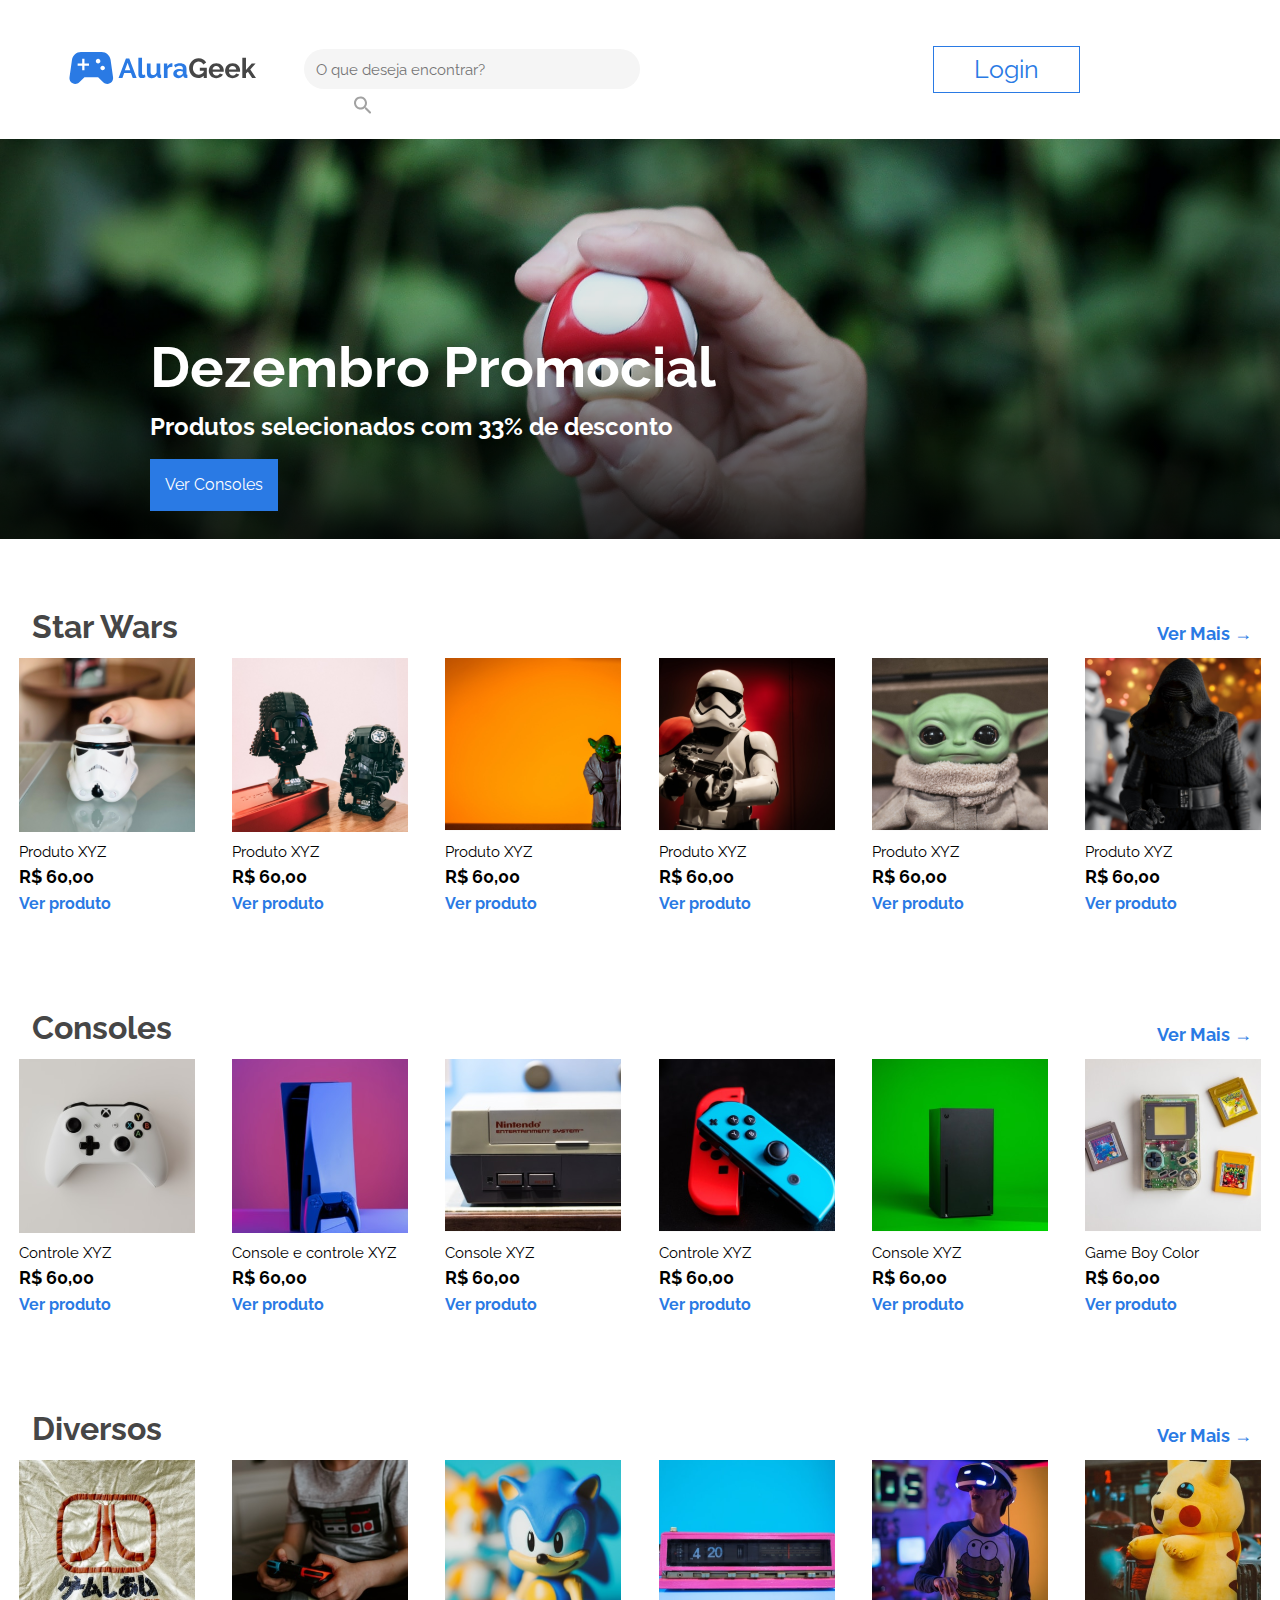
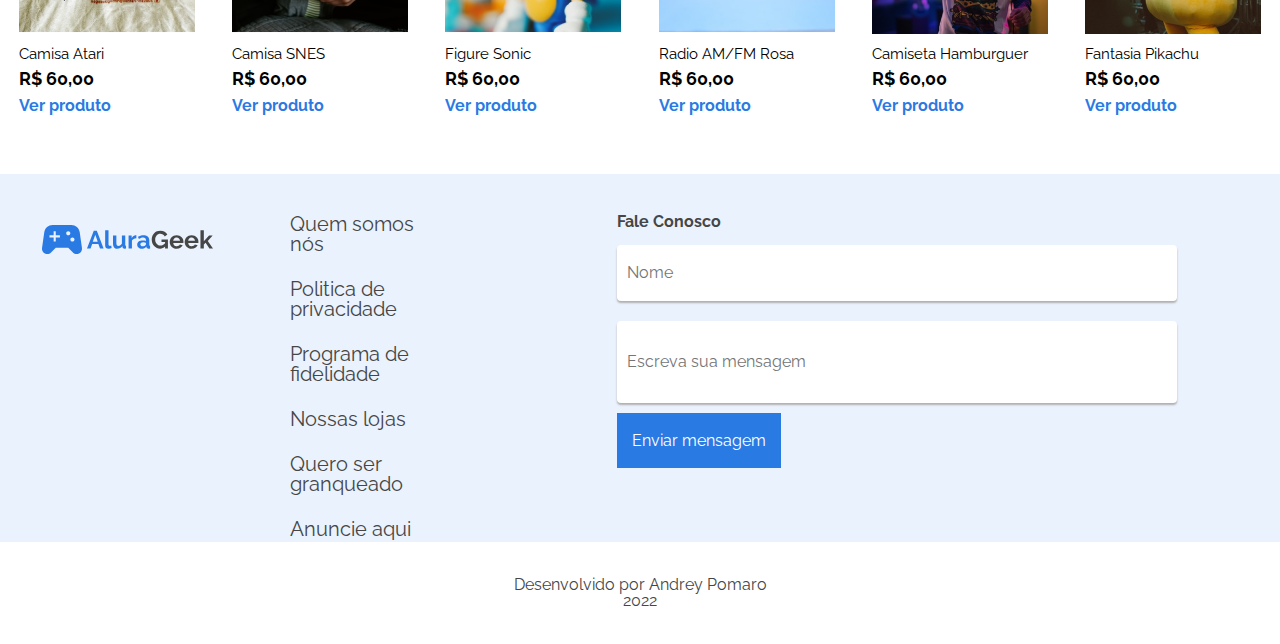
==== commit ed07dc99: "arrumando link css" ====
--- a/index.html
+++ b/index.html
@@ -9,7 +9,7 @@
   <link rel="stylesheet" href="./assets/css/reset.css">
   <link rel="stylesheet" href="./assets/css/index/header.css">
   <link rel="stylesheet" href="./assets/css/index/main.css">
-  <link rel="stylesheet" href="./assets/assets/css/index/produtos.css">
+  <link rel="stylesheet" href="./assets/css/index/produtos.css">
   <link rel="stylesheet" href="./assets/css/index/footer.css">
   <link rel="stylesheet" href="./assets/css/index/responsivo.css">
   <link rel="stylesheet" href="./assets/css/responsivo-header.css">
--- a/assets/css/index/produtos.css
+++ b/assets/css/index/produtos.css
@@ -0,0 +1,58 @@
+.categoria {
+  margin-top: 100px;
+  display: flex;
+  align-items: center;
+  justify-content: space-between;
+  width: 95%;
+}
+
+.categoria-titulo {
+  color: #464646;
+  font-size: 2em;
+  margin-left: 70px;
+  font-weight: bold;
+  margin-bottom: 15px;
+}
+
+.categoria-verMais {
+  color: #2A7AE4;
+  font-size: 18px; 
+  font-weight: bold; 
+}
+
+.categoria-verMais-link {
+  text-decoration: none;
+}
+
+.container-produtos {
+  display: flex;
+  justify-content: space-around;
+  list-style: none;
+  width: 100%;
+}
+
+.produtos-categoria{
+  display: flex;
+  justify-content: space-around;
+  list-style: none;
+  width: 100%;
+}
+
+.produto-titulo{
+font-size: 15px;
+font-weight: 500, medium;
+margin-top: 10px;
+}
+
+.produto-preco{
+font-size: 18px;
+font-weight: 700;
+margin-top: 8px;
+}
+
+.produto-link{
+text-decoration: none;
+color: #2A7AE4;
+margin-top: 10px;
+font-weight: bold;
+}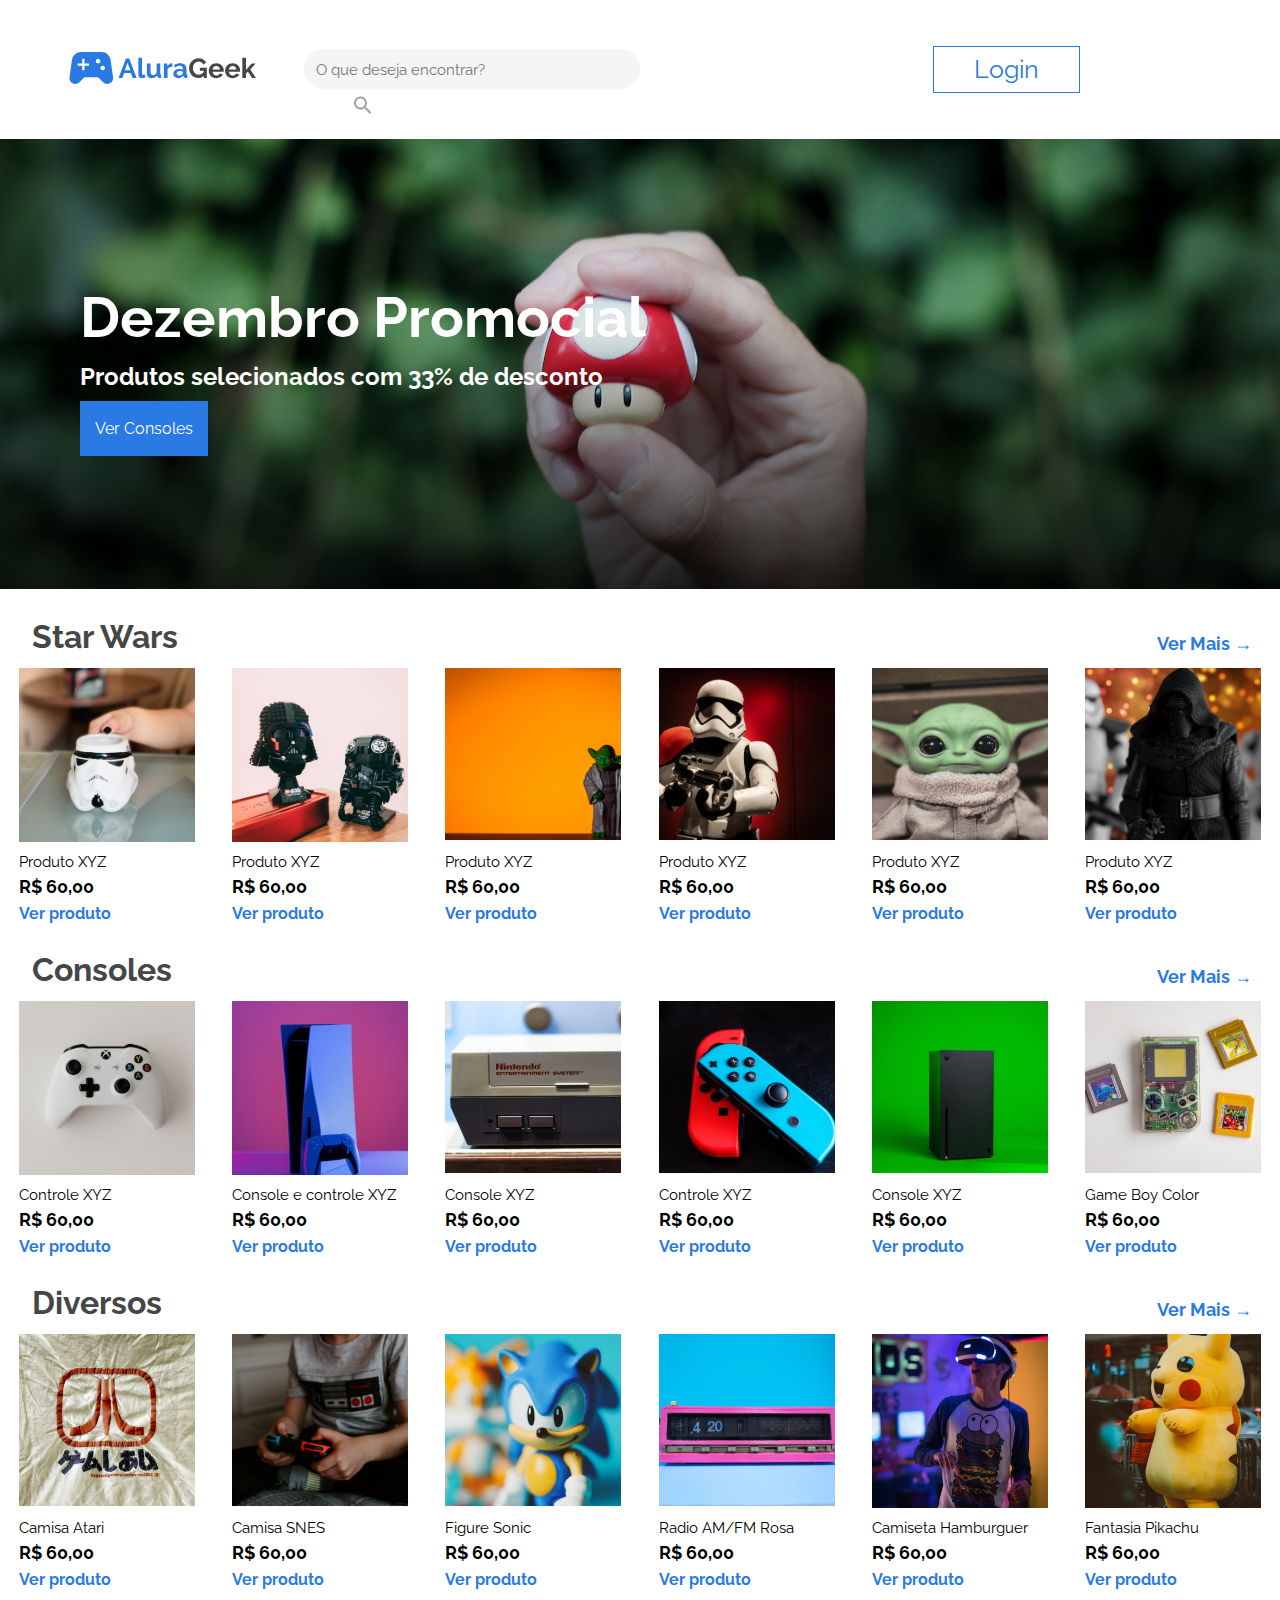
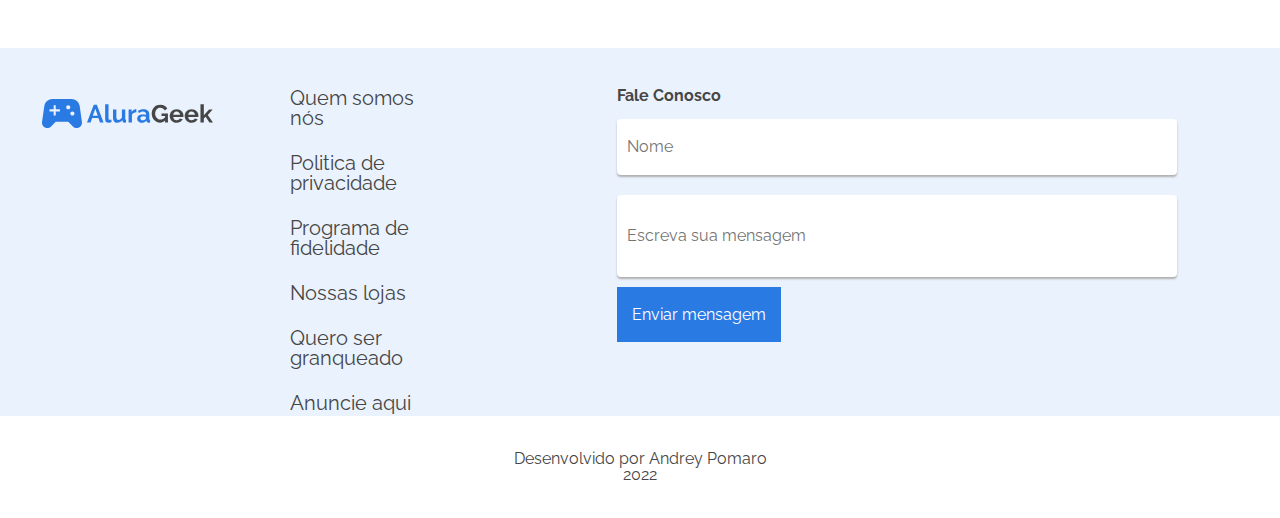
==== commit 9b737b93: "atualizando codigos" ====
--- a/index.html
+++ b/index.html
@@ -6,14 +6,9 @@
   <meta http-equiv="X-UA-Compatible" content="IE=edge">
   <meta name="viewport" content="width=device-width, initial-scale=1.0">
   <title>AluraGeek</title>
-  <link rel="stylesheet" href="./assets/css/reset.css">
-  <link rel="stylesheet" href="./assets/css/index/header.css">
-  <link rel="stylesheet" href="./assets/css/index/main.css">
-  <link rel="stylesheet" href="./assets/css/index/produtos.css">
-  <link rel="stylesheet" href="./assets/css/index/footer.css">
+  <link rel="stylesheet" href="./assets/css/reset.css">  
+  <link rel="stylesheet" href="./assets/css/index/produtos.css">  
   <link rel="stylesheet" href="./assets/css/index/responsivo.css">
-  <link rel="stylesheet" href="./assets/css/responsivo-header.css">
-  <link rel="stylesheet" href="./assets/css/responsivo-footer.css">
   <link
     href="https://fonts.googleapis.com/css2?family=Montserrat:wght@300;400;700&family=Open+Sans:wght@300;400;700&family=Raleway&display=swap"
     rel="stylesheet">
@@ -34,11 +29,13 @@
     </nav>
   </header>
 
-  <main class="main">
+  <main>
     <section class="bloco-titulo">
+      <div>
       <h1 class="main-titulo">Dezembro Promocial</h1>
       <h2 class="main-subtitulo">Produtos selecionados com 33% de desconto</h2>
       <a class="main-botao" href="#">Ver Consoles</a>
+    </div>
     </section>
 
     <section>
--- a/assets/css/index/produtos.css
+++ b/assets/css/index/produtos.css
@@ -1,5 +1,9 @@
+@import url(./footer.css);
+@import url(./header.css);
+@import url(./main.css);
+
 .categoria {
-  margin-top: 100px;
+  margin-top: 2rem;
   display: flex;
   align-items: center;
   justify-content: space-between;
--- a/assets/css/index/responsivo.css
+++ b/assets/css/index/responsivo.css
@@ -1,3 +1,6 @@
+@import url(../responsivo-header.css);
+@import url(../responsivo-footer.css);
+
 @media (max-width: 1440px) {
   .categoria-titulo {
     margin-left: 1em;
@@ -14,7 +17,6 @@
   } 
 
   .bloco-titulo{
-    margin-left: 50px;
     padding-top: 150px;
     width: 100%;
   }
@@ -34,9 +36,7 @@
 
 @media (max-width: 768px) {
   .bloco-titulo{
-    margin-left: 30px;
     padding-top: 180px;
-    width: 100%;
   }  
 
   .categoria-titulo {
@@ -46,9 +46,7 @@
 
 @media (max-width: 767px) {
   .bloco-titulo{
-    margin-left: 30px;
     padding-top: 80px;
-    width: 100%;
   }   
 
   .main-titulo{
@@ -64,7 +62,7 @@
   }
 
   .categoria {
-    margin-top: 40vw;
+    margin-top: 3em;
   }
   
   .categoria-titulo {
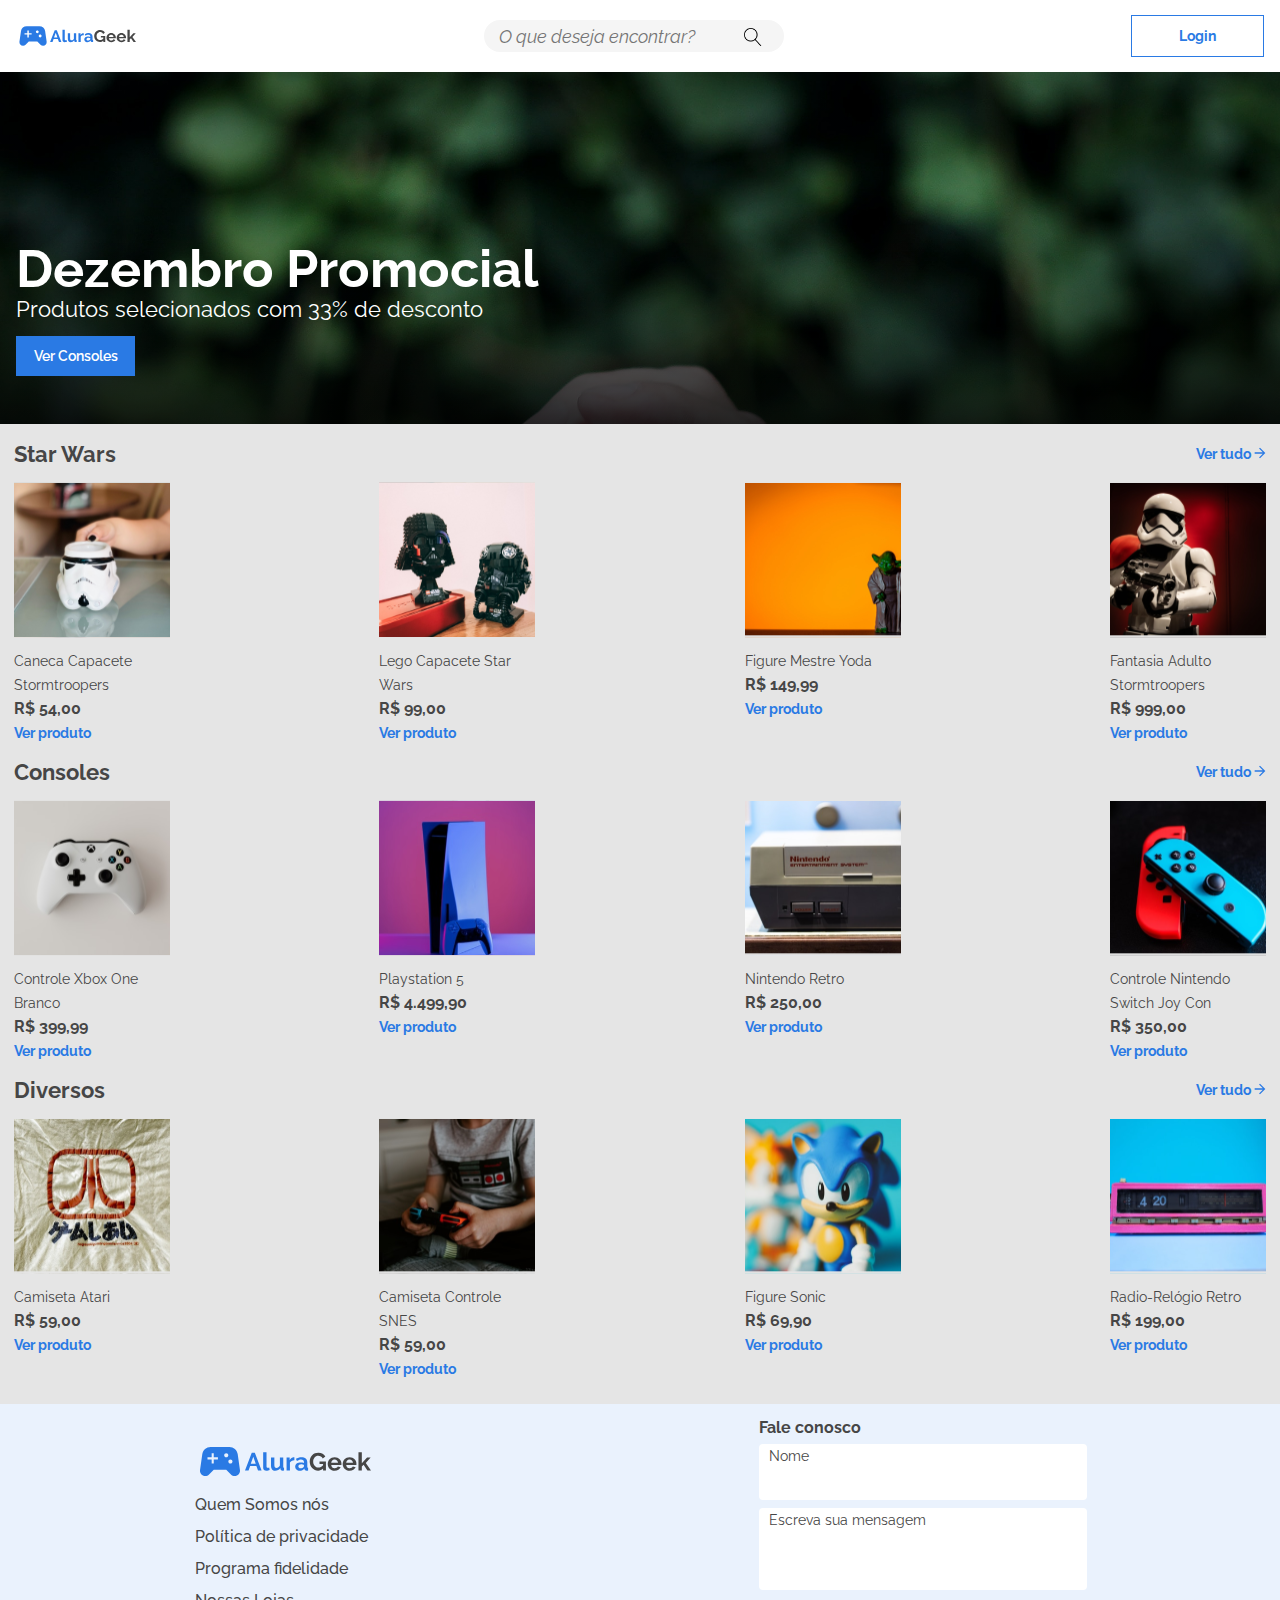
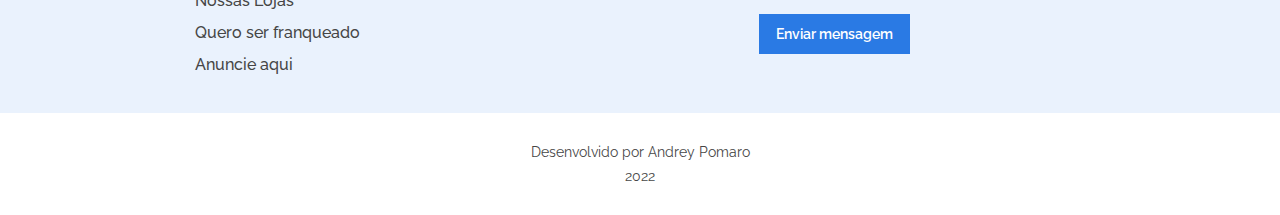
==== commit 89950ff2: "Atualização" ====
--- a/index.html
+++ b/index.html
@@ -5,301 +5,223 @@
   <meta charset="UTF-8">
   <meta http-equiv="X-UA-Compatible" content="IE=edge">
   <meta name="viewport" content="width=device-width, initial-scale=1.0">
-  <title>AluraGeek</title>
-  <link rel="stylesheet" href="./assets/css/reset.css">  
-  <link rel="stylesheet" href="./assets/css/index/produtos.css">  
-  <link rel="stylesheet" href="./assets/css/index/responsivo.css">
+  <title>Home - AluraGeek</title>
+  <link rel="stylesheet" href="/assets/css/reset.css">
+  <link rel="stylesheet" href="/assets/css/base/base.css">
+  <link rel="stylesheet" href="/assets/css/componentes/header.css">
+  <link rel="stylesheet" href="/assets/css/componentes/botao.css">
+  <link rel="stylesheet" href="/assets/css/componentes/produto.css">
+  <link rel="stylesheet" href="/assets/css/componentes/footer.css">
+  <link rel="stylesheet" href="/assets/css/index/style.css">
+  <link rel="stylesheet" href="/assets/css/index/responsivo.css">
   <link
     href="https://fonts.googleapis.com/css2?family=Montserrat:wght@300;400;700&family=Open+Sans:wght@300;400;700&family=Raleway&display=swap"
     rel="stylesheet">
 </head>
 
 <body>
-
-  <header class="header">
-    <nav class="header-logo--pesquisa">
-      <a href="./index.html"><img class="header-logo" src="./assets/img/logo.svg" alt="Logo Alura Geek"></a>
-      <div class="campo-pesquisa">
-        <input type="search" name="pesquisa" id="input-pesquisa" placeholder="O que deseja encontrar?">
-        <a href="#"><img src="./assets/img/pesquisa.svg" alt="Pesquisar" id="icone-pesquisa"></a>
-      </div>
-    </nav>
-    <nav class="botao">
-      <a class="botao-login" href="./login.html">Login</a>
+  <header>
+    <nav>
+      <img src="/assets/img/logo.svg" alt="Logo Alura Geek" class="logo flex-item">
+      <button type="submit" class="botao__login flex-item"><a href="#"> Login</a></button>
+      <div id="divBusca">
+        <input type="text" name="" id="txtBusca" placeholder="O que deseja encontrar?">
+        <img src="/assets/img/icones/pesquisa.png" alt="Icone Pesquisa" class="pesquisa flex-item" id="btnBusca">
+      </div>
     </nav>
   </header>
 
   <main>
-    <section class="bloco-titulo">
-      <div>
-      <h1 class="main-titulo">Dezembro Promocial</h1>
-      <h2 class="main-subtitulo">Produtos selecionados com 33% de desconto</h2>
-      <a class="main-botao" href="#">Ver Consoles</a>
+    <section class="destaque">
+      <h1 class="titulo-destaque">Dezembro Promocial</h1>
+      <h2 class="subtitulo">Produtos selecionados com 33% de desconto</h2>
+      <button type="submit" class="botao botaoResponsivo"><a href="#">Ver Consoles</a></button>
+    </section>
+
+
+    <section class="secao">
+      <div class="container">
+        <div class="secao__container">
+          <h2 class="secao__titulo">Star Wars</h2>
+          <a href="#">
+            <p class="secao__link">Ver tudo <img src="/assets/img/icones/seta.svg" alt="seta"></p>
+          </a>
+        </div>
+
+        <ul class="produto">
+          <li class="produto__container">
+            <img src="/assets/img/produtos/starwars_1.svg" alt="Foto Caneca Star Wars" class="produto__imagem">
+            <div class="produto__descricao">
+              <p class="produto__titulo">Caneca Capacete Stormtroopers</p>
+              <p class="produto__preco">R$ 54,00</p>
+              <p class="produto__link"><a href="#">Ver produto</a></p>
+            </div>
+          </li>
+
+          <li class="produto__container">
+            <img src="/assets/img/produtos/starwars_2.svg" alt="Foto Lego Capacete Star Wars" class="produto__imagem">
+            <div class="produto__descricao">
+              <p class="produto__titulo">Lego Capacete Star Wars</p>
+              <p class="produto__preco">R$ 99,00</p>
+              <p class="produto__link"><a href="#">Ver produto</a></p>
+            </div>
+          </li>
+
+          <li class="produto__container">
+            <img src="/assets/img/produtos/starwars_3.svg" alt="Foto Figure Mestre Yoda" class="produto__imagem">
+            <div class="produto__descricao">
+              <p class="produto__titulo">Figure Mestre Yoda</p>
+              <p class="produto__preco">R$ 149,99</p>
+              <p class="produto__link"><a href="#">Ver produto</a></p>
+            </div>
+          </li>
+
+          <li class="produto__container">
+            <img src="/assets/img/produtos/starwars_4.svg" alt="Foto Fantasia Stormtroopers" class="produto__imagem">
+            <div class="produto__descricao">
+              <p class="produto__titulo">Fantasia Adulto Stormtroopers</p>
+              <p class="produto__preco">R$ 999,00</p>
+              <p class="produto__link"><a href="#">Ver produto</a></p>
+            </div>
+          </li>
+        </ul>
+      </div>
+
+      <div class="container">
+        <div class="secao__container">
+          <h2 class="secao__titulo">Consoles</h2>
+          <a href="#">
+            <p class="secao__link">Ver tudo <img src="/assets/img/icones/seta.svg" alt="seta"></p>
+          </a>
+        </div>
+
+        <ul class="produto">
+          <li class="produto__container">
+            <img src="/assets/img/produtos/console_1.svg" alt="Foto Controle Xbox One" class="produto__imagem">
+            <div class="produto__descricao">
+              <p class="produto__titulo">Controle Xbox One Branco</p>
+              <p class="produto__preco">R$ 399,99</p>
+              <p class="produto__link"><a href="#">Ver produto</a></p>
+            </div>
+          </li>
+
+          <li class="produto__container">
+            <img src="/assets/img/produtos/console_2.svg" alt="Foto Playstation 5" class="produto__imagem">
+            <div class="produto__descricao">
+              <p class="produto__titulo">Playstation 5</p>
+              <p class="produto__preco">R$ 4.499,90</p>
+              <p class="produto__link"><a href="#">Ver produto</a></p>
+            </div>
+          </li>
+
+          <li class="produto__container">
+            <img src="/assets/img/produtos/console_3.svg" alt="Foto Nintendo" class="produto__imagem">
+            <div class="produto__descricao">
+              <p class="produto__titulo">Nintendo Retro</p>
+              <p class="produto__preco">R$ 250,00</p>
+              <p class="produto__link"><a href="#">Ver produto</a></p>
+            </div>
+          </li>
+
+          <li class="produto__container">
+            <img src="/assets/img/produtos/console_4.svg" alt="Foto Controle Nintendo Switch" class="produto__imagem">
+            <div class="produto__descricao">
+              <p class="produto__titulo">Controle Nintendo Switch Joy Con</p>
+              <p class="produto__preco">R$ 350,00</p>
+              <p class="produto__link"><a href="#">Ver produto</a></p>
+            </div>
+          </li>
+        </ul>
+      </div>
+
+      <div class="container">
+        <div class="secao__container">
+          <h2 class="secao__titulo">Diversos</h2>
+          <a href="#">
+            <p class="secao__link">Ver tudo <img src="/assets/img/icones/seta.svg" alt="seta"></p>
+          </a>
+        </div>
+
+        <ul class="produto">
+          <li class="produto__container">
+            <img src="/assets/img/produtos/diversos_1.svg" alt="Foto Camiseta Atari" class="produto__imagem">
+            <div class="produto__descricao">
+              <p class="produto__titulo">Camiseta Atari</p>
+              <p class="produto__preco">R$ 59,00</p>
+              <p class="produto__link"><a href="#">Ver produto</a></p>
+            </div>
+          </li>
+
+          <li class="produto__container">
+            <img src="/assets/img/produtos/diversos_2.svg" alt="Foto Camiseta Controle SNES" class="produto__imagem">
+            <div class="produto__descricao">
+              <p class="produto__titulo">Camiseta Controle SNES</p>
+              <p class="produto__preco">R$ 59,00</p>
+              <p class="produto__link"><a href="#">Ver produto</a></p>
+            </div>
+          </li>
+
+          <li class="produto__container">
+            <img src="/assets/img/produtos/diversos_3.svg" alt="Foto Figure Sonic" class="produto__imagem">
+            <div class="produto__descricao">
+              <p class="produto__titulo">Figure Sonic</p>
+              <p class="produto__preco">R$ 69,90</p>
+              <p class="produto__link"><a href="#">Ver produto</a></p>
+            </div>
+          </li>
+
+          <li class="produto__container">
+            <img src="/assets/img/produtos/diversos_4.svg" alt="Foto Radio-Relogio Retro" class="produto__imagem">
+            <div class="produto__descricao">
+              <p class="produto__titulo">Radio-Relógio Retro</p>
+              <p class="produto__preco">R$ 199,00</p>
+              <p class="produto__link"><a href="#">Ver produto</a></p>
+            </div>
+          </li>
+        </ul>
+      </div>
+    </section>
+  </main>
+
+  <footer>
+    <div class="footer__responsivo">
+      <section class="footer__links">
+        <div class="footer__lista">
+          <img src="/assets/img/logo.svg" alt="Logo Alura Geek" class="footer__logo">
+          <ul>
+            <li><a href="#" class="footer__link">Quem Somos nós</a></li>
+            <li><a href="#" class="footer__link">Política de privacidade</a></li>
+            <li><a href="#" class="footer__link">Programa fidelidade</a></li>
+            <li><a href="#" class="footer__link">Nossas Lojas</a></li>
+            <li><a href="#" class="footer__link">Quero ser franqueado</a></li>
+            <li><a href="#" class="footer__link">Anuncie aqui</a></li>
+          </ul>
+        </div>
+      </section>
+
+      <form class="form-contato container">
+        <p class="form-titulo">Fale conosco</p>
+        <div class="form-faleConosco">
+          <div class="input-grupo">
+            <label for="nome">Nome</label>
+            <input type="text" required id="form-nome" placeholder="">
+          </div>
+          <div class="input-grupo">
+            <label for="mensagem">Escreva sua mensagem</label>
+            <input type="text" required id="form-mensagem" placeholder="">
+          </div>
+          <div id="form-botao">
+            <button type="submit" class="botao"><a href="#">Enviar mensagem</a></button>
+          </div>
+        </div>
+      </form>
     </div>
+
+    <section class="rodape">
+      <p>Desenvolvido por Andrey Pomaro</p>
+      <p>2022</p>
     </section>
-
-    <section>
-      <div class="categoria">
-        <h2 class="categoria-titulo">Star Wars</h2>
-        <a href="#" class="categoria-verMais-link">
-          <h2 class="categoria-verMais">Ver Mais &#8594</h2>
-        </a>
-      </div>
-
-      <div class="produtos-categoria">
-        <ul class="container-produtos">
-          <li class="produto-item"><img src="./assets/img/starwars_1.svg" alt="Star Wars">
-            <h3 class="produto-titulo">Produto XYZ</h3>
-            <h3 class="produto-preco">R$ 60,00</h3>
-            <a class="produto-link" href="./produto.html">
-              <h3 class="produto-link">Ver produto</h3>
-            </a>
-          </li>
-        </ul>
-
-        <ul class="container-produtos">
-          <li class="produto-item"><img src="./assets/img/starwars_2.svg" alt="Star Wars">
-            <h3 class="produto-titulo">Produto XYZ</h3>
-            <h3 class="produto-preco">R$ 60,00</h3>
-            <a class="produto-link" href="#">
-              <h3 class="produto-link">Ver produto</h3>
-            </a>
-          </li>
-        </ul>
-
-        <ul class="container-produtos">
-          <li class="produto-item"><img src="./assets/img/starwars_3.svg" alt="Star Wars">
-            <h3 class="produto-titulo">Produto XYZ</h3>
-            <h3 class="produto-preco">R$ 60,00</h3>
-            <a class="produto-link" href="#">
-              <h3 class="produto-link">Ver produto</h3>
-            </a>
-          </li>
-        </ul>
-
-        <ul class="container-produtos">
-          <li class="produto-item"><img src="./assets/img/starwars_4.svg" alt="Star Wars">
-            <h3 class="produto-titulo">Produto XYZ</h3>
-            <h3 class="produto-preco">R$ 60,00</h3>
-            <a class="produto-link" href="#">
-              <h3 class="produto-link">Ver produto</h3>
-            </a>
-          </li>
-        </ul>
-
-        <ul class="container-produtos">
-          <li class="produto-item"><img src="./assets/img/starwars_5.svg" alt="Star Wars">
-            <h3 class="produto-titulo">Produto XYZ</h3>
-            <h3 class="produto-preco">R$ 60,00</h3>
-            <a class="produto-link" href="#">
-              <h3 class="produto-link">Ver produto</h3>
-            </a>
-          </li>
-        </ul>
-
-        <ul class="container-produtos">
-          <li class="produto-item"><img src="./assets/img/starwars_6.svg" alt="Star Wars">
-            <h3 class="produto-titulo">Produto XYZ</h3>
-            <h3 class="produto-preco">R$ 60,00</h3>
-            <a class="produto-link" href="#">
-              <h3 class="produto-link">Ver produto</h3>
-            </a>
-          </li>
-        </ul>
-      </div>
-
-      <div class="categoria">
-        <h2 class="categoria-titulo">Consoles</h2>
-        <a href="#" class="categoria-verMais-link">
-          <h2 class="categoria-verMais">Ver Mais &#8594</h2>
-        </a>
-      </div>
-
-      <div class="produtos-categoria">
-        <ul class="container-produtos">
-          <li class="produto-item"><img src="./assets/img/console_1.svg" alt="Controle XYZ">
-            <h3 class="produto-titulo">Controle XYZ</h3>
-            <h3 class="produto-preco">R$ 60,00</h3>
-            <a class="produto-link" href="#">
-              <h3 class="produto-link">Ver produto</h3>
-            </a>
-          </li>
-        </ul>
-
-        <ul class="container-produtos">
-          <li class="produto-item"><img src="./assets/img/console_2.svg" alt="Console e controle XYZ">
-            <h3 class="produto-titulo">Console e controle XYZ</h3>
-            <h3 class="produto-preco">R$ 60,00</h3>
-            <a class="produto-link" href="#">
-              <h3 class="produto-link">Ver produto</h3>
-            </a>
-          </li>
-        </ul>
-
-        <ul class="container-produtos">
-          <li class="produto-item"><img src="./assets/img/console_3.svg" alt="Console XYZ">
-            <h3 class="produto-titulo">Console XYZ</h3>
-            <h3 class="produto-preco">R$ 60,00</h3>
-            <a class="produto-link" href="#">
-              <h3 class="produto-link">Ver produto</h3>
-            </a>
-          </li>
-        </ul>
-
-        <ul class="container-produtos">
-          <li class="produto-item"><img src="./assets/img/console_4.svg" alt="Controle XYZ">
-            <h3 class="produto-titulo">Controle XYZ</h3>
-            <h3 class="produto-preco">R$ 60,00</h3>
-            <a class="produto-link" href="#">
-              <h3 class="produto-link">Ver produto</h3>
-            </a>
-          </li>
-        </ul>
-
-        <ul class="container-produtos">
-          <li class="produto-item"><img src="./assets/img/console_5.svg" alt="Console XYZ">
-            <h3 class="produto-titulo">Console XYZ</h3>
-            <h3 class="produto-preco">R$ 60,00</h3>
-            <a class="produto-link" href="#">
-              <h3 class="produto-link">Ver produto</h3>
-            </a>
-          </li>
-        </ul>
-
-        <ul class="container-produtos">
-          <li class="produto-item"><img src="./assets/img/console_6.svg" alt="Game Boy Color">
-            <h3 class="produto-titulo">Game Boy Color</h3>
-            <h3 class="produto-preco">R$ 60,00</h3>
-            <a class="produto-link" href="#">
-              <h3 class="produto-link">Ver produto</h3>
-            </a>
-          </li>
-        </ul>
-      </div>
-
-      <div class="categoria">
-        <h2 class="categoria-titulo">Diversos</h2>
-        <a href="#" class="categoria-verMais-link">
-          <h2 class="categoria-verMais">Ver Mais &#8594</h2>
-        </a>
-      </div>
-
-      <div class="produtos-categoria">
-        <ul class="container-produtos">
-          <li class="produto-item"><img src="./assets/img/diversos_1.svg" alt="Camisa Atari">
-            <h3 class="produto-titulo">Camisa Atari</h3>
-            <h3 class="produto-preco">R$ 60,00</h3>
-            <a class="produto-link" href="#">
-              <h3 class="produto-link">Ver produto</h3>
-            </a>
-          </li>
-        </ul>
-
-        <ul class="container-produtos">
-          <li class="produto-item"><img src="./assets/img/diversos_2.svg" alt="Camisa SNES">
-            <h3 class="produto-titulo">Camisa SNES</h3>
-            <h3 class="produto-preco">R$ 60,00</h3>
-            <a class="produto-link" href="#">
-              <h3 class="produto-link">Ver produto</h3>
-            </a>
-          </li>
-        </ul>
-
-        <ul class="container-produtos">
-          <li class="produto-item"><img src="./assets/img/diversos_3.svg" alt="Figure Sonic">
-            <h3 class="produto-titulo">Figure Sonic</h3>
-            <h3 class="produto-preco">R$ 60,00</h3>
-            <a class="produto-link" href="#">
-              <h3 class="produto-link">Ver produto</h3>
-            </a>
-          </li>
-        </ul>
-
-        <ul class="container-produtos">
-          <li class="produto-item"><img src="./assets/img/diversos_4.svg" alt="Radio AM/FM Rosa">
-            <h3 class="produto-titulo">Radio AM/FM Rosa</h3>
-            <h3 class="produto-preco">R$ 60,00</h3>
-            <a class="produto-link" href="#">
-              <h3 class="produto-link">Ver produto</h3>
-            </a>
-          </li>
-        </ul>
-
-        <ul class="container-produtos">
-          <li class="produto-item"><img src="./assets/img/diversos_5.svg" alt="Camiseta Hamburguer">
-            <h3 class="produto-titulo">Camiseta Hamburguer</h3>
-            <h3 class="produto-preco">R$ 60,00</h3>
-            <a class="produto-link" href="#">
-              <h3 class="produto-link">Ver produto</h3>
-            </a>
-          </li>
-        </ul>
-
-        <ul class="container-produtos">
-          <li class="produto-item"><img src="./assets/img/diversos_6.svg" alt="Fantasia Pikachu">
-            <h3 class="produto-titulo">Fantasia Pikachu</h3>
-            <h3 class="produto-preco">R$ 60,00</h3>
-            <a class="produto-link" href="#">
-              <h3 class="produto-link">Ver produto</h3>
-            </a>
-          </li>
-        </ul>
-      </div>
-    </section>
-
-
-
-    <footer>
-      <section class="footer">
-        <div class="footer-logo">
-          <a href="./index.html"><img class="footer-logo-img" src="./assets/img/logo.svg" alt="Logo"></a>
-        </div>
-
-        <div class="footer-lista">
-          <ul class="lista-links">
-            <a href="#">
-              <li class="lista-links-li">Quem somos nós</li>
-            </a>
-            <a href="#">
-              <li class="lista-links-li">Politica de privacidade</li>
-            </a>
-            <a href="#">
-              <li class="lista-links-li">Programa de fidelidade</li>
-            </a>
-            <a href="#">
-              <li class="lista-links-li">Nossas lojas</li>
-            </a>
-            <a href="#">
-              <li class="lista-links-li">Quero ser granqueado</li>
-            </a>
-            <a href="#">
-              <li class="lista-links-li">Anuncie aqui</li>
-            </a>
-          </ul>
-        </div>
-
-        <div">
-          <form class="form-contato">
-            <p class="form-titulo">Fale Conosco</p>
-            <div class="form-faleConosco">
-              <input type="text" required id="form-nome" placeholder="Nome">
-              <input type="text" required id="form-mensagem" placeholder="Escreva sua mensagem">
-              <div id="form-botao">
-                <a class="main-botao" href="#">Enviar mensagem</a>
-              </div>
-            </div>
-          </form>
-          </div>
-      </section>
-
-      <section class="rodape">
-        <p>Desenvolvido por Andrey Pomaro</p>
-        <p>2022</p>
-      </section>
-    </footer>
-
-  </main>
-
+  </footer>
 </body>
 
 </html>--- a/assets/css/base/base.css
+++ b/assets/css/base/base.css
@@ -0,0 +1,27 @@
+@import url(/assets/css/base/_variaveis.css);
+
+body {
+  font-family: var(--familia-pagina);
+  color: var(--cinza);
+  font-size: var(--tamanho-corpo);
+}
+
+.container {
+  padding-left: .875rem;
+  padding-right: .875rem;
+}
+
+.titulo {
+  font-size: var(--tamanho-titulo);
+}
+
+.titulo-destaque {
+  color: var(--branco);
+  font-size: var(--tamanho-titulo);
+  font-weight: var(--peso-titulo);
+  line-height: 1.625rem;
+}
+
+.subtitulo {
+  color: var(--branco);
+}--- a/assets/css/componentes/header.css
+++ b/assets/css/componentes/header.css
@@ -0,0 +1,31 @@
+header nav {
+  height: 72px;
+  display: flex;
+  justify-content: space-between;
+  align-items: center;
+  padding: 16px;
+}
+
+.logo {
+  width: 120px;
+}
+
+.botao__login {
+  color: var(--azul);
+  width: 133px;
+  border: 1px solid var(--azul);
+  padding: 12px 16px;
+  font-weight: 700;
+}
+
+.pesquisa {
+  width: 18px;
+}
+
+#divBusca {
+  display: none;
+}
+
+#txtBusca {
+  display: none;
+}--- a/assets/css/componentes/botao.css
+++ b/assets/css/componentes/botao.css
@@ -0,0 +1,15 @@
+.botao {
+  font-weight: var(--peso-texto);
+  color: var(--branco);
+  background-color: var(--azul);
+  padding: 12px 16px;
+  font-family: inherit;
+  font-size: inherit;
+}
+
+.botao:hover {
+  background-color: var(--branco);
+  color: var(--azul);
+  border: 1px solid var(--azul);
+  transition: .5s;
+}--- a/assets/css/componentes/produto.css
+++ b/assets/css/componentes/produto.css
@@ -0,0 +1,53 @@
+.secao {
+  background-color: var(--cinza-fundo);
+  padding-top: .2rem;
+  padding-bottom: 0.4rem;
+}
+
+.secao__container {
+  display: flex;
+  justify-content: space-between;
+  align-items: center;
+  margin-top: 1rem;
+  margin-bottom: .5rem;
+}
+
+.secao__titulo {
+  font-size: var(--tamanho-titulo);
+  font-weight: var(--peso-titulo);
+}
+
+.secao__link {
+  font-weight: var(--peso-link);
+  color: var(--azul);
+}
+
+.produto {
+  margin-bottom: 1rem;
+  display: flex;
+  flex-wrap: wrap;
+  justify-content: space-between;
+}
+
+.produto__container {
+  max-width: 156px;
+}
+
+.produto__descricao {
+  line-height: 24px;
+}
+
+.produto__imagem {
+  width: 156px;
+  height: 174px;
+}
+
+.produto__preco {
+  font-weight: var(--peso-preco);
+  font-size: var(--tamanho-preco);
+}
+
+.produto__link {
+  font-weight: var(--peso-link);
+  color: var(--azul);
+}--- a/assets/css/componentes/footer.css
+++ b/assets/css/componentes/footer.css
@@ -0,0 +1,76 @@
+.footer__links {
+  padding: 16px;
+  background-color: var(--azul-fundo);
+}
+
+.footer__logo {
+  width: 176px;
+}
+
+.footer__link {
+  font-size: var(--tamanho-texto-rodape);
+  font-weight: var(--peso-rodape);
+  line-height: 32px;
+}
+
+.footer__lista {
+  margin-bottom: 1rem;
+  text-align: center;
+}
+
+.form-contato {
+  display: flex;
+  background-color: var(--azul-fundo);
+  flex-direction: column;
+  align-items: flex-start;
+  gap: 8px;
+}
+
+.form-titulo {
+  font-weight: 700;
+  font-size: 16px;
+}
+
+.form-faleConosco input {
+  margin-bottom: .5rem;
+  width: 328px;
+  border-radius: 4px;
+  padding: .5rem;
+}
+
+#form-nome {
+  height: 56px;
+}
+
+.input-grupo {
+  position: relative;
+}
+
+.input-grupo label {
+  position: absolute;
+  top: 0;
+  left: 0;
+  transform: translate(10px, 5px);
+  transform-origin: left;
+}
+
+
+#form-mensagem {
+  height: 82px;
+  margin-bottom: 1.5rem;
+}
+
+#form-botao button {
+  width: 151px;
+  margin-bottom: 1rem;
+}
+
+.rodape {
+  width: 100%;
+  height: 102px;
+  display: flex;
+  flex-direction: column;
+  justify-content: center;
+  align-items: center;
+  gap: 10px;
+}--- a/assets/css/index/style.css
+++ b/assets/css/index/style.css
@@ -0,0 +1,18 @@
+.destaque {
+  background: linear-gradient(0deg, rgba(0, 0, 0, 0.2), rgba(0, 0, 0, 0.2)), linear-gradient(180deg, rgba(0, 0, 0, 0) 41.15%, rgba(0, 0, 0, 0.8) 100%), url(/assets/img/background.jpg);
+  background-repeat: no-repeat;
+  background-size: cover;
+  width: 100%;
+  height: 192px;
+  display: flex;
+  flex-direction: column;
+  justify-content: flex-end;
+  padding-left: 1rem;
+  gap: 16px;
+}
+
+.botao {
+  width: 119px;
+  height: 40px;
+  margin-bottom: 1rem;
+}--- a/assets/css/index/responsivo.css
+++ b/assets/css/index/responsivo.css
@@ -1,91 +1,58 @@
-@import url(../responsivo-header.css);
-@import url(../responsivo-footer.css);
+@media screen and (min-width: 768px) {
+  .flex-item:nth-child(2) {
+    order: 3;
+  }
 
-@media (max-width: 1440px) {
-  .categoria-titulo {
-    margin-left: 1em;
+  #divBusca {
+    display: block;
+    background-color: #F5F5F5;
+    border-radius: 20px;
+    width: 300px;
   }
-  
-  .categoria-verMais{
-    margin-right: -2em;
-  }  
+
+  #txtBusca {
+    display: block;
+    float: left;
+    background-color: transparent;
+    padding-left: 15px;
+    font-style: italic;
+    font-size: 18px;
+    border: none;
+    height: 32px;
+    width: 260px;
+  }
+
+  #btnBusca {
+    padding-top: 8px;
+  }
+
+  .destaque {
+    height: 352px;
+  }
+
+  .titulo-destaque {
+    font-size: 52px;
+  }
+
+  .subtitulo {
+    font-size: 22px;
+  }
+
+  .botaoResponsivo {
+    margin-bottom: 3rem;
+  }
+
+  .footer__lista {
+    text-align: left;
+  }
+
+  .footer__responsivo {
+    display: flex;
+    width: 100%;
+    justify-content: space-around;
+    background-color: var(--azul-fundo);
+    padding-top: 1rem;
+  }
 }
 
-@media (max-width: 1130px) {
-  .categoria-verMais{
-    margin-right: 0;
-  } 
-
-  .bloco-titulo{
-    padding-top: 150px;
-    width: 100%;
-  }
-
-  .categoria-titulo {
-    margin-left: 40px;
-  }
-
-  .container-produtos:nth-child(5){
-    display: none;
-  }
-
-  .container-produtos:nth-child(4){
-    display: none;
-  }  
-}
-
-@media (max-width: 768px) {
-  .bloco-titulo{
-    padding-top: 180px;
-  }  
-
-  .categoria-titulo {
-    margin-left: 20px;
-  }  
-}
-
-@media (max-width: 767px) {
-  .bloco-titulo{
-    padding-top: 80px;
-  }   
-
-  .main-titulo{
-    font-size: 8vw;
-  }
-
-  .main-subtitulo{
-    font-size: 5vw;
-  }
-
-  .main-botao{
-    margin-bottom: 50px;
-  }
-
-  .categoria {
-    margin-top: 3em;
-  }
-  
-  .categoria-titulo {
-    margin-left: 5vw;
-  }
-
-  .container-produtos:nth-child(5){
-    display: none;
-  }
-
-  .container-produtos:nth-child(4){
-    display: none;
-  }
-  .produtos-categoria{
-    flex-wrap: wrap;
-  }  
-  .container-produtos {
-    display: flex;
-    width: 40%;
-    flex-wrap: wrap;
-  } 
-  .produto-item{
-    width: 100%;
-    margin-bottom: 20px;
-  }  
-}+@media screen and (min-width: 1440px) {}